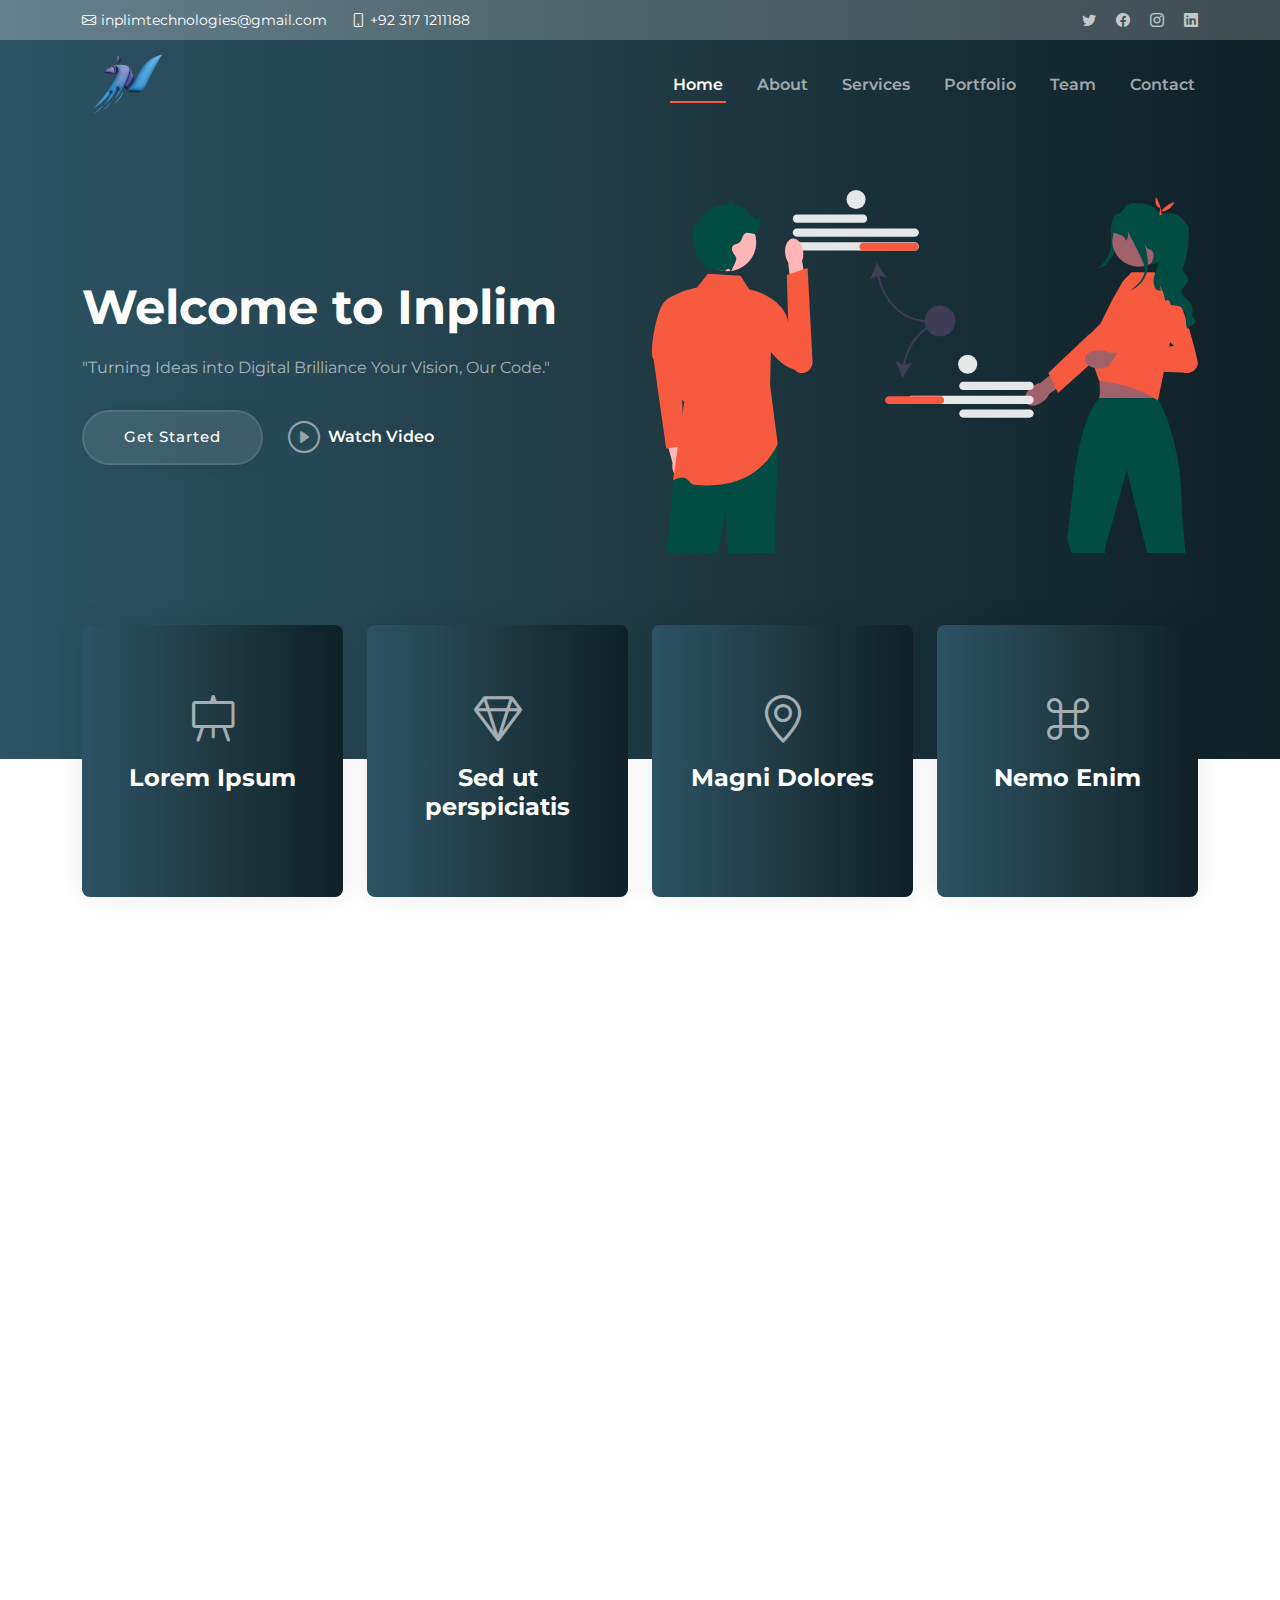
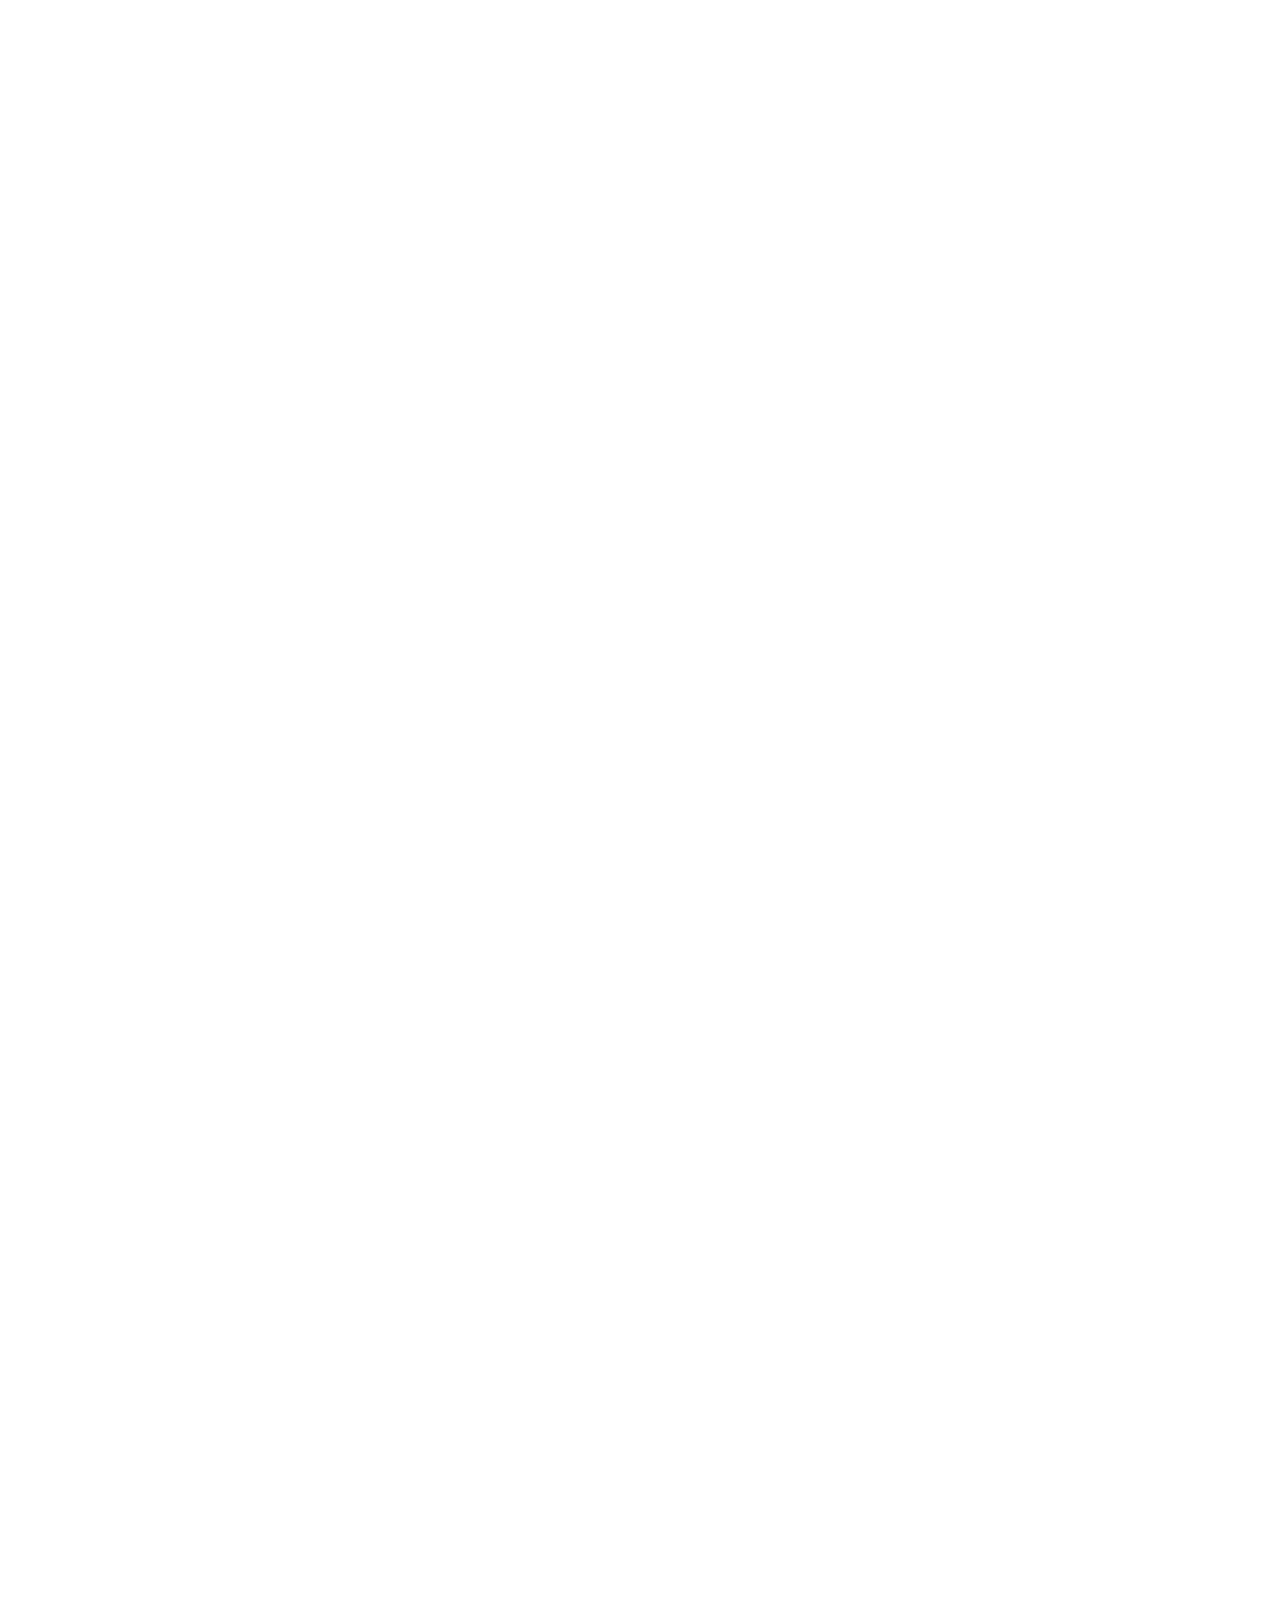
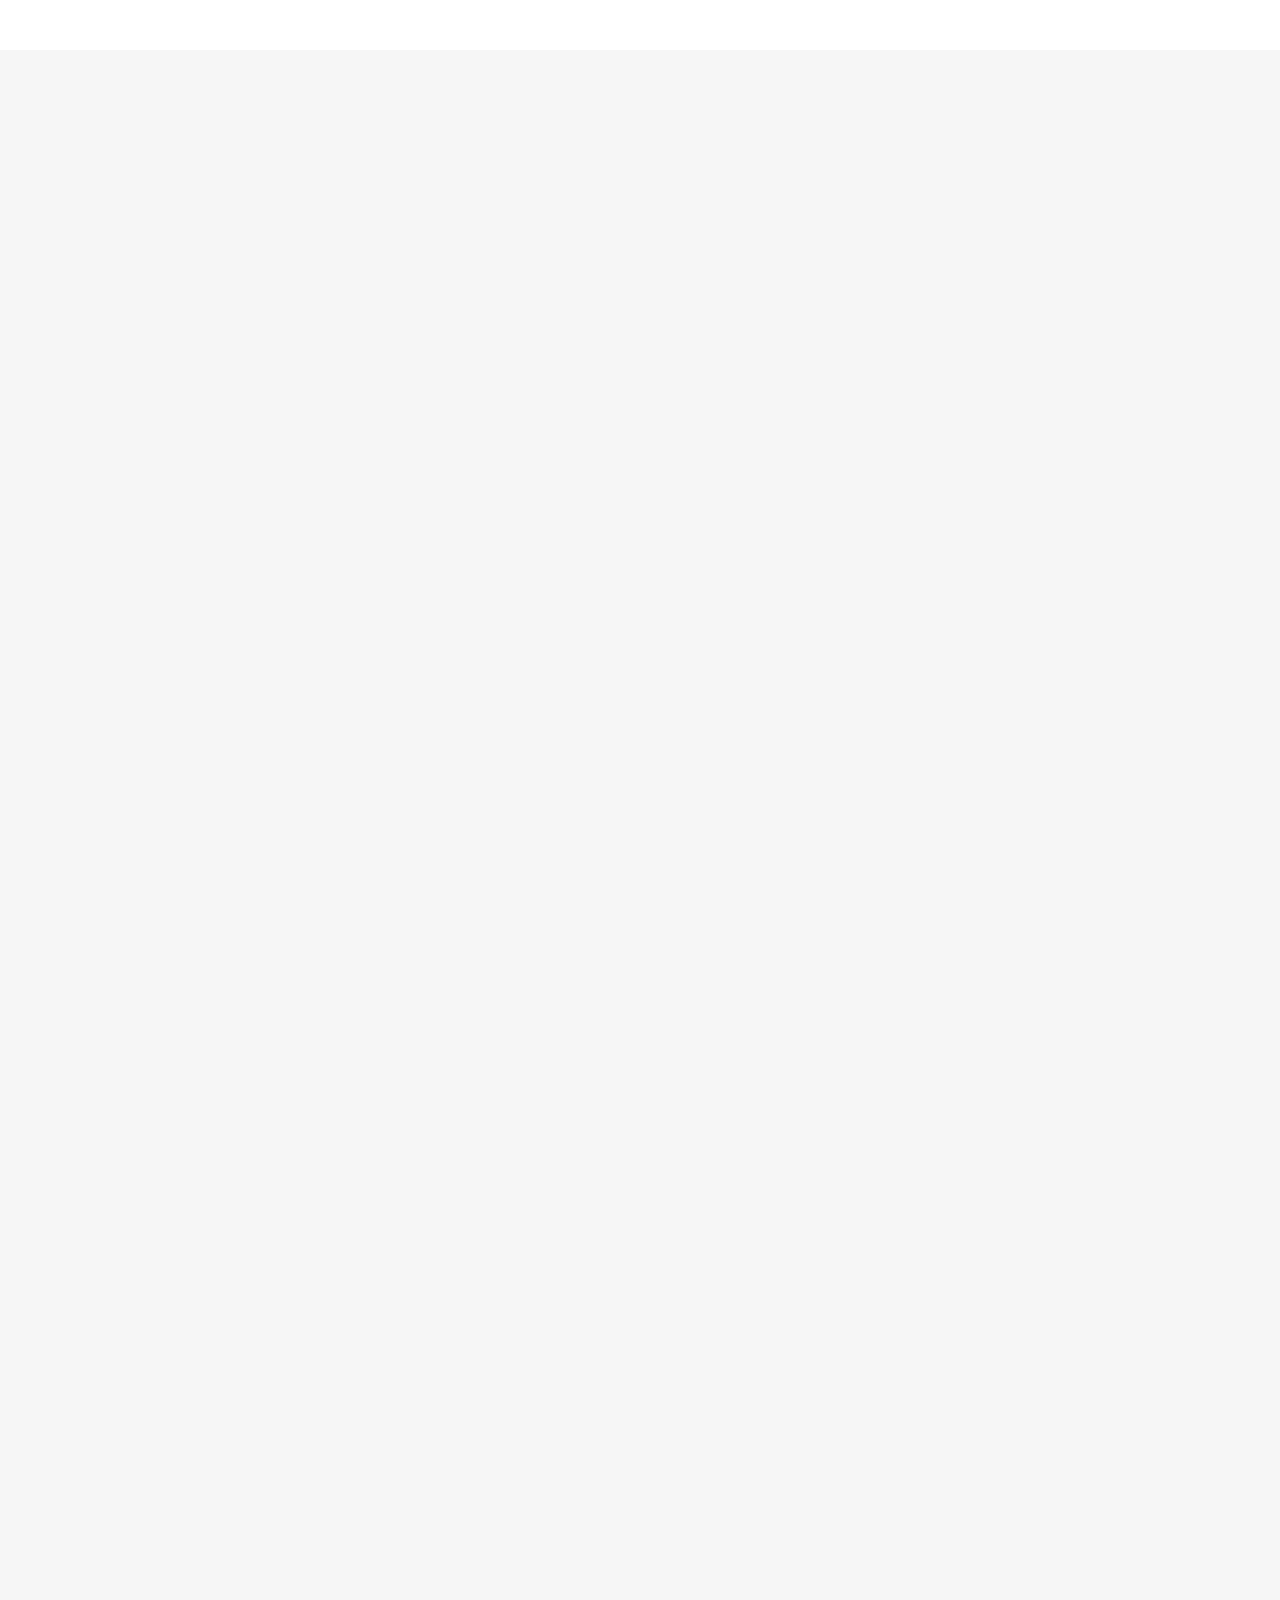
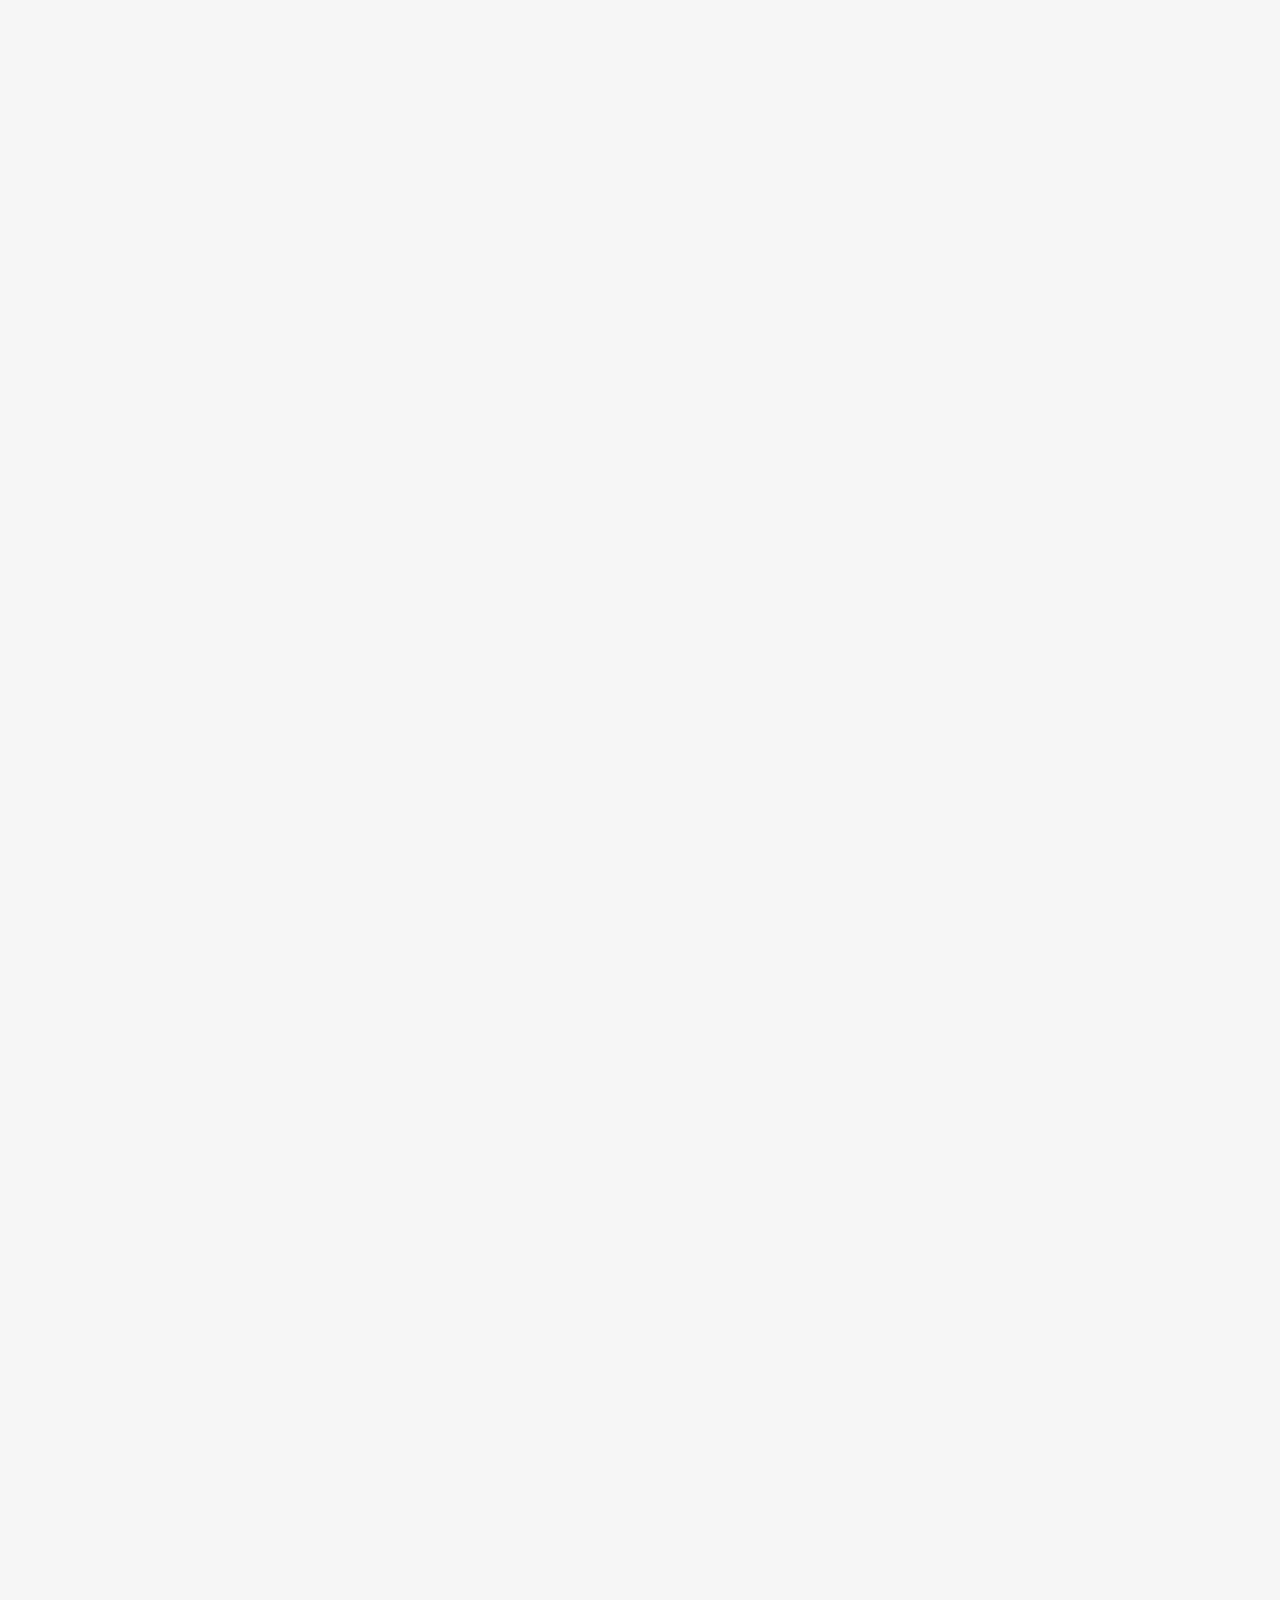
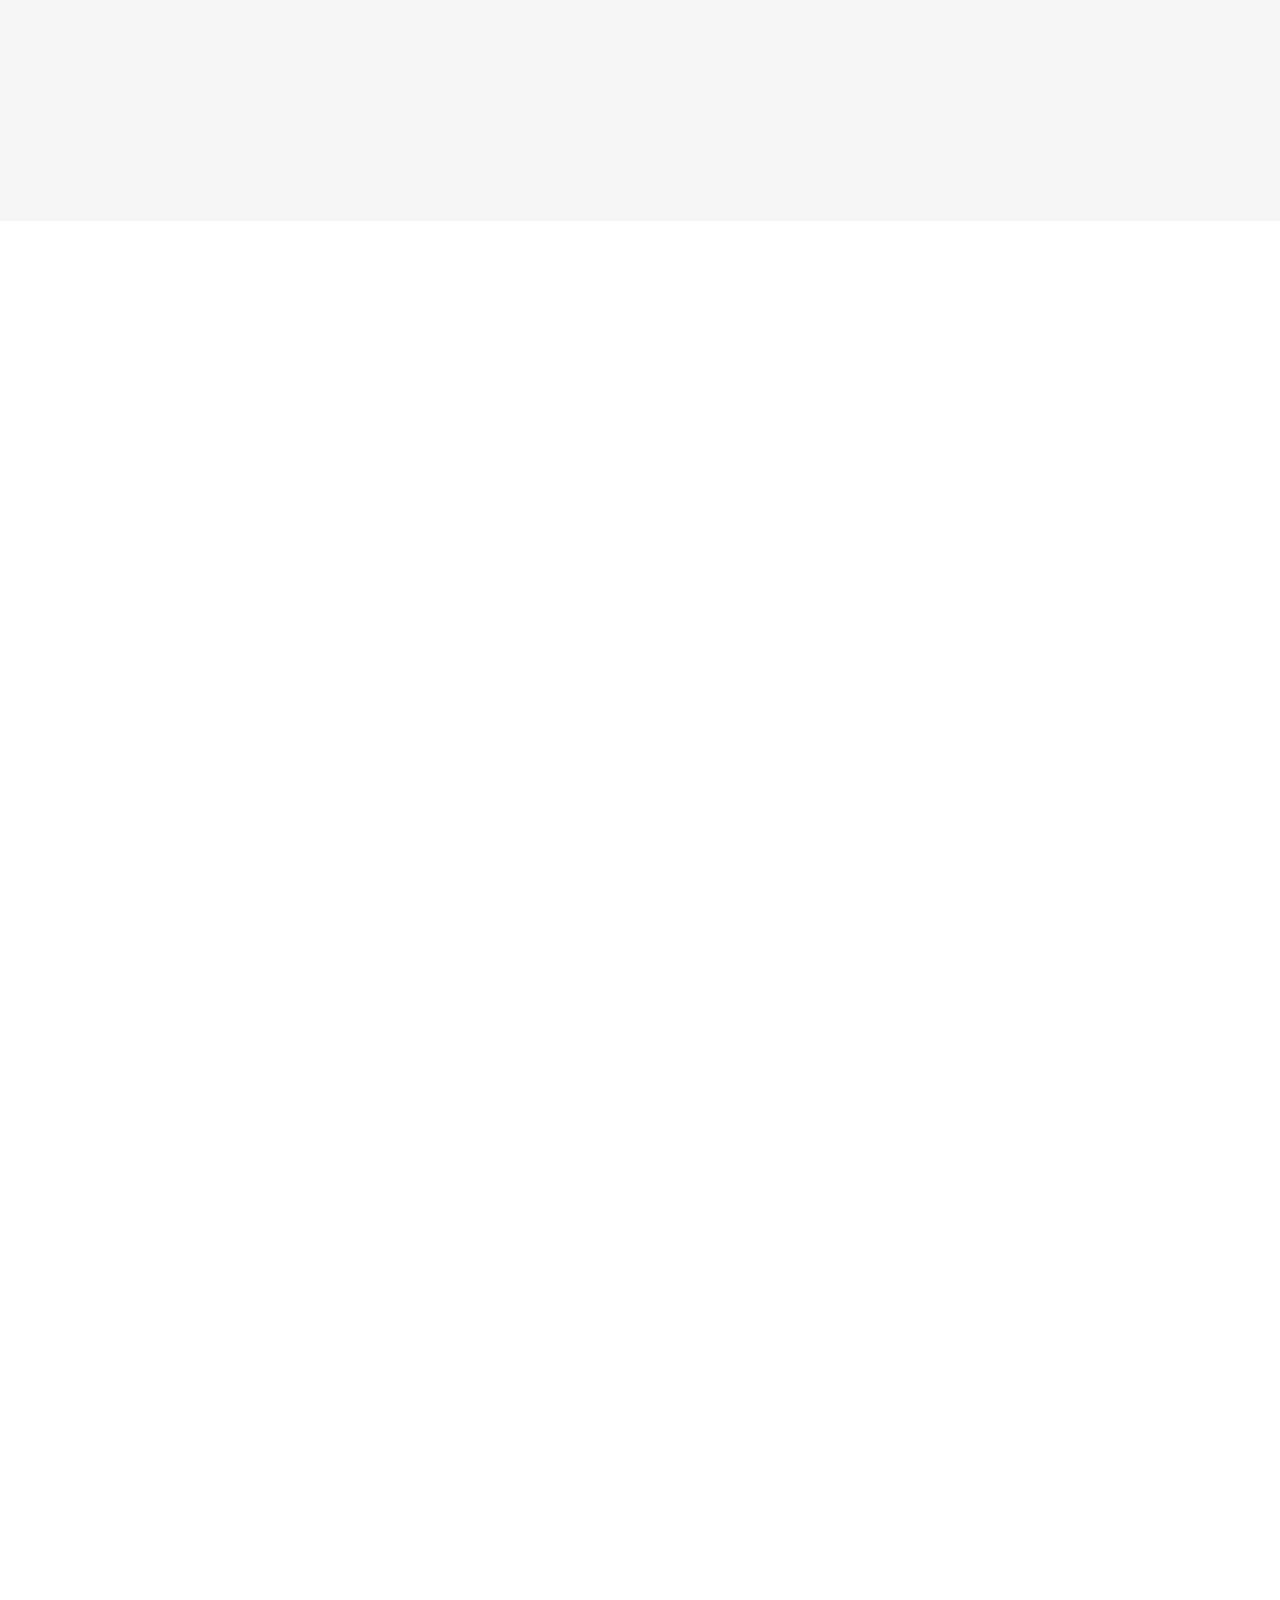
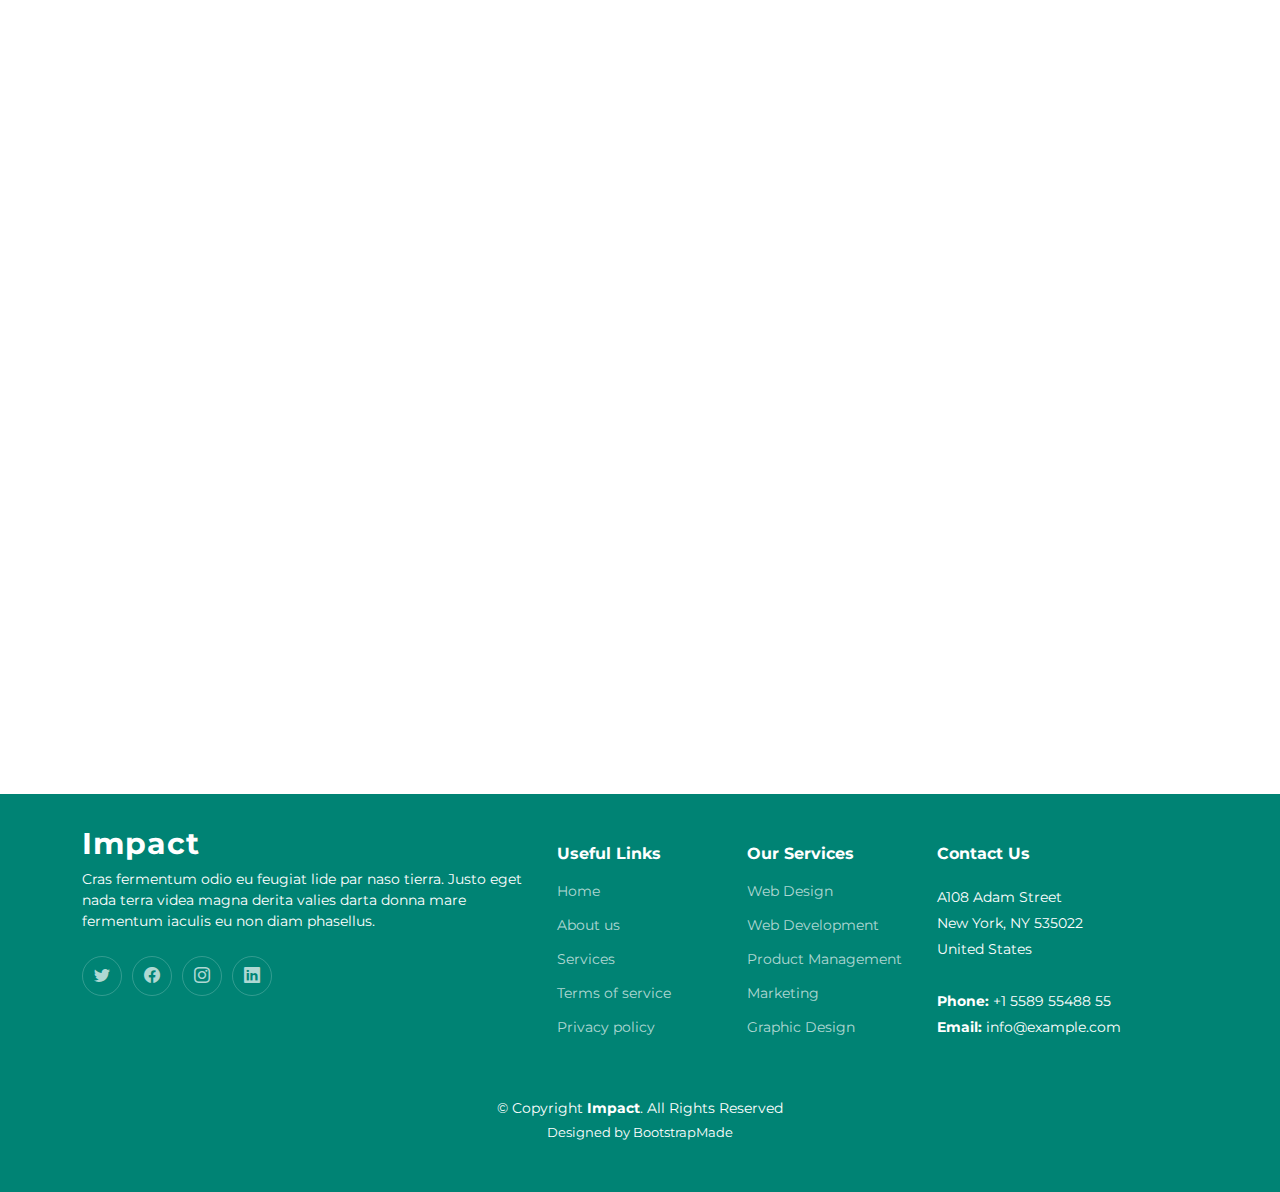
==== index.html @ 693d2966 "Company Website" ====
<!DOCTYPE html>
<html lang="en">

<head>
  <meta charset="utf-8">
  <meta content="width=device-width, initial-scale=1.0" name="viewport">

  <title>Impact Bootstrap Template - Index</title>
  <meta content="" name="description">
  <meta content="" name="keywords">

  <!-- Favicons -->
  <link href="assets/img/favicon.png" rel="icon">
  <link href="assets/img/apple-touch-icon.png" rel="apple-touch-icon">

  <!-- Google Fonts -->
  <link rel="preconnect" href="https://fonts.googleapis.com">
  <link rel="preconnect" href="https://fonts.gstatic.com" crossorigin>
  <link href="https://fonts.googleapis.com/css2?family=Montserrat:ital,wght@0,100..900;1,100..900&display=swap" rel="stylesheet">

  <!-- Vendor CSS Files -->
  <link href="assets/vendor/bootstrap/css/bootstrap.min.css" rel="stylesheet">
  <link href="assets/vendor/bootstrap-icons/bootstrap-icons.css" rel="stylesheet">
  <link href="assets/vendor/aos/aos.css" rel="stylesheet">
  <link href="assets/vendor/glightbox/css/glightbox.min.css" rel="stylesheet">
  <link href="assets/vendor/swiper/swiper-bundle.min.css" rel="stylesheet">

  <!-- Template Main CSS File -->
  <link href="assets/css/main.css" rel="stylesheet">

  <!-- =======================================================
  * Template Name: Impact
  * Updated: Jan 29 2024 with Bootstrap v5.3.2
  * Template URL: https://bootstrapmade.com/impact-bootstrap-business-website-template/
  * Author: BootstrapMade.com
  * License: https://bootstrapmade.com/license/
  ======================================================== -->
</head>

<body>

  <!-- ======= Header ======= -->
  <section id="topbar" class="topbar d-flex align-items-center">
    <div class="container d-flex justify-content-center justify-content-md-between">
      <div class="contact-info d-flex align-items-center">
        <i class="bi bi-envelope d-flex align-items-center"><a href="mailto:contact@example.com">inplimtechnologies@gmail.com</a></i>
        <i class="bi bi-phone d-flex align-items-center ms-4"><span>+92 317 1211188</span></i>
      </div>
      <div class="social-links d-none d-md-flex align-items-center">
        <a href="#" class="twitter"><i class="bi bi-twitter"></i></a>
        <a href="#" class="facebook"><i class="bi bi-facebook"></i></a>
        <a href="#" class="instagram"><i class="bi bi-instagram"></i></a>
        <a href="#" class="linkedin"><i class="bi bi-linkedin"></i></i></a>
      </div>
    </div>
  </section><!-- End Top Bar -->

  <header id="header" class="header d-flex align-items-center">
    <div class="container-fluid container-xl d-flex align-items-center justify-content-between">
      <a href="index.html" class="logo d-flex align-items-center">
        <!-- Uncomment the line below if you also wish to use an image logo -->
        <img src="assets/img/logo.png" alt="">
        <!-- <h1>iNplim</h1> -->
      </a>
      <nav id="navbar" class="navbar">
        <ul>
          <li><a href="#hero">Home</a></li>
          <li><a href="#about">About</a></li>
          <li><a href="#services">Services</a></li>
          <li><a href="#portfolio">Portfolio</a></li>
          <li><a href="#team">Team</a></li>
          <li><a href="#contact">Contact</a></li>
        </ul>
      </nav><!-- .navbar -->

      <i class="mobile-nav-toggle mobile-nav-show bi bi-list"></i>
      <i class="mobile-nav-toggle mobile-nav-hide d-none bi bi-x"></i>

    </div>
  </header><!-- End Header -->
  <!-- End Header -->

  <!-- ======= Hero Section ======= -->
  <section id="hero" class="hero">
    <div class="container position-relative">
      <div class="row gy-5" data-aos="fade-in">
        <div class="col-lg-6 order-2 order-lg-1 d-flex flex-column justify-content-center text-center text-lg-start">
          <h2>Welcome to <span>Inplim</span></h2>
          <p>"Turning Ideas into Digital Brilliance Your Vision, Our Code."
          </p>
          <div class="d-flex justify-content-center justify-content-lg-start">
            <a href="#about" class="btn-get-started">Get Started</a>
            <a href="https://www.youtube.com/watch?v=LXb3EKWsInQ" class="glightbox btn-watch-video d-flex align-items-center"><i class="bi bi-play-circle"></i><span>Watch Video</span></a>
          </div>
        </div>
        <div class="col-lg-6 order-1 order-lg-2">
          <img src="assets/img/hero-img.svg" class="img-fluid" alt="" data-aos="zoom-out" data-aos-delay="100">
        </div>
      </div>
    </div>

    <div class="icon-boxes position-relative">
      <div class="container position-relative">
        <div class="row gy-4 mt-5">

          <div class="col-xl-3 col-md-6" data-aos="fade-up" data-aos-delay="100">
            <div class="icon-box">
              <div class="icon"><i class="bi bi-easel"></i></div>
              <h4 class="title"><a href="" class="stretched-link">Lorem Ipsum</a></h4>
            </div>
          </div><!--End Icon Box -->

          <div class="col-xl-3 col-md-6" data-aos="fade-up" data-aos-delay="200">
            <div class="icon-box">
              <div class="icon"><i class="bi bi-gem"></i></div>
              <h4 class="title"><a href="" class="stretched-link">Sed ut perspiciatis</a></h4>
            </div>
          </div><!--End Icon Box -->

          <div class="col-xl-3 col-md-6" data-aos="fade-up" data-aos-delay="300">
            <div class="icon-box">
              <div class="icon"><i class="bi bi-geo-alt"></i></div>
              <h4 class="title"><a href="" class="stretched-link">Magni Dolores</a></h4>
            </div>
          </div><!--End Icon Box -->

          <div class="col-xl-3 col-md-6" data-aos="fade-up" data-aos-delay="500">
            <div class="icon-box">
              <div class="icon"><i class="bi bi-command"></i></div>
              <h4 class="title"><a href="" class="stretched-link">Nemo Enim</a></h4>
            </div>
          </div><!--End Icon Box -->

        </div>
      </div>
    </div>

    </div>
  </section>
  <!-- End Hero Section -->

  <main id="main">

    <!-- ======= About Us Section ======= -->
    <section id="about" class="about">
      <div class="container" data-aos="fade-up">

        <div class="section-header">
          <h2>ABOUT US</h2>
          <p>Inplim is a dynamic force in the world of technology, specializing in web development, mobile app development, and graphic designing services. With a team of skilled professionals who thrive on challenges, we bring your visions to life through the seamless integration of creativity and technology.</p>
        </div>

        <div class="row gy-4">
          <div class="col-lg-6">
            <h3>Web Application Development || Mobile App Development || Graphic Designing</h3>
            <img src="assets/img/web-programming-languages.png" class="img-fluid rounded-4 mb-4" alt="">
            <p><b>Web Development:</b> Our web development expertise goes beyond just creating websites – we engineer online experiences that captivate, engage, and deliver results. From responsive designs to robust e-commerce platforms, we craft digital landscapes that reflect the essence of your brand.</p>
            <p><b>Mobile App Development:</b> In the mobile-centric world, we are your partners in building applications that not only meet but exceed user expectations. Whether it's iOS or Android, our development team is committed to delivering intuitive and high-performance mobile apps that leave a lasting impression.</p>
          </div>
          <div class="col-lg-6">
            <div class="content ps-0 ps-lg-5">
              <p>
                <b>Graphic Designing:</b> Aesthetics matter, and our graphic designing services are all about making your brand visually appealing. From striking logos to eye-catching marketing materials, we infuse creativity into every design element, ensuring your brand stands out in a crowded digital space.
              </p>
              <ul>
                <li><i class="bi bi-check-circle-fill"></i> <b>Innovation Driven:</b> We thrive on innovation, constantly exploring the latest technologies to bring fresh and inventive solutions to our clients..</li>
                <li><i class="bi bi-check-circle-fill"></i> <b>Client-Centric Approach:</b> Your success is our priority. We work closely with you, understanding your goals to deliver customized solutions that align with your vision.</li>
                <li><i class="bi bi-check-circle-fill"></i> <b>Quality Assurance:</b> At Inplim, quality is non-negotiable. Our rigorous testing and quality assurance processes ensure flawless solutions that meet the highest industry standards.</li>
              </ul>
              <div class="position-relative mt-4">
                <img src="assets/img/web.jpg" class="img-fluid rounded-4" alt="">
                <!-- <a href="https://www.youtube.com/watch?v=LXb3EKWsInQ" class="glightbox play-btn"></a> -->
              </div>
            </div>
          </div>
        </div>

      </div>
    </section><!-- End About Us Section -->

    <!-- ======= Clients Section ======= -->
    <section id="clients" class="clients">
      <div class="container" data-aos="zoom-out">

        <div class="clients-slider swiper">
          <div class="swiper-wrapper align-items-center">
            <div class="swiper-slide"><img src="assets/img/clients/client-1.png" class="img-fluid" alt=""></div>
            <div class="swiper-slide"><img src="assets/img/clients/client-2.png" class="img-fluid" alt=""></div>
            <div class="swiper-slide"><img src="assets/img/clients/client-3.png" class="img-fluid" alt=""></div>
            <div class="swiper-slide"><img src="assets/img/clients/client-4.png" class="img-fluid" alt=""></div>
            <div class="swiper-slide"><img src="assets/img/clients/client-5.png" class="img-fluid" alt=""></div>
            <div class="swiper-slide"><img src="assets/img/clients/client-6.png" class="img-fluid" alt=""></div>
            <div class="swiper-slide"><img src="assets/img/clients/client-7.png" class="img-fluid" alt=""></div>
            <div class="swiper-slide"><img src="assets/img/clients/client-8.png" class="img-fluid" alt=""></div>
          </div>
        </div>

      </div>
    </section><!-- End Clients Section -->

    <!-- ======= Stats Counter Section ======= -->
    <section id="stats-counter" class="stats-counter">
      <div class="container" data-aos="fade-up">

        <div class="row gy-4 align-items-center">

          <div class="col-lg-6">
            <img src="assets/img/stats-img.svg" alt="" class="img-fluid">
          </div>

          <div class="col-lg-6">

            <div class="stats-item d-flex align-items-center">
              <span data-purecounter-start="0" data-purecounter-end="232" data-purecounter-duration="1" class="purecounter"></span>
              <p><strong>Happy Clients</strong> consequuntur quae diredo para mesta</p>
            </div><!-- End Stats Item -->

            <div class="stats-item d-flex align-items-center">
              <span data-purecounter-start="0" data-purecounter-end="521" data-purecounter-duration="1" class="purecounter"></span>
              <p><strong>Projects</strong> adipisci atque cum quia aut</p>
            </div><!-- End Stats Item -->

            <div class="stats-item d-flex align-items-center">
              <span data-purecounter-start="0" data-purecounter-end="453" data-purecounter-duration="1" class="purecounter"></span>
              <p><strong>Hours Of Support</strong> aut commodi quaerat</p>
            </div><!-- End Stats Item -->

          </div>

        </div>

      </div>
    </section><!-- End Stats Counter Section -->

    <!-- ======= Call To Action Section ======= -->
    <section id="call-to-action" class="call-to-action">
      <div class="container text-center" data-aos="zoom-out">
        <a href="https://www.youtube.com/watch?v=LXb3EKWsInQ" class="glightbox play-btn"></a>
        <h3>Call To Action</h3>
        <p> Duis aute irure dolor in reprehenderit in voluptate velit esse cillum dolore eu fugiat nulla pariatur. Excepteur sint occaecat cupidatat non proident, sunt in culpa qui officia deserunt mollit anim id est laborum.</p>
        <a class="cta-btn" href="#">Call To Action</a>
      </div>
    </section><!-- End Call To Action Section -->

    <!-- ======= Our Services Section ======= -->
    <section id="services" class="services sections-bg">
      <div class="container" data-aos="fade-up">

        <div class="section-header">
          <h2>Our Services</h2>
          <p>At Inplim, we offer a comprehensive suite of services designed to elevate your digital presence and empower your business in the ever-evolving technological landscape. Our skilled team of professionals is dedicated to delivering tailored solutions that seamlessly blend innovation, functionality, and aesthetics. Explore the core services we provide:</p>
        </div>

        <div class="row gy-4" data-aos="fade-up" data-aos-delay="100">

          <div class="col-lg-4 col-md-6">
            <div class="service-item  position-relative">
              <div class="icon">
                <i class="bi bi-activity"></i>
              </div>
              <h3>Web Development</h3>
              <p>Unleash the potential of your online presence with our expert web development services. From captivating landing pages to robust e-commerce platforms, we build responsive and user-friendly websites that leave a lasting impression.</p>
              <a href="#" class="readmore stretched-link">Read more <i class="bi bi-arrow-right"></i></a>
            </div>
          </div><!-- End Service Item -->

          <div class="col-lg-4 col-md-6">
            <div class="service-item position-relative">
              <div class="icon">
                <i class="bi bi-broadcast"></i>
              </div>
              <h3>Mobile App Development</h3>
              <p>Navigate the mobile landscape with confidence by partnering with Inplim for cutting-edge mobile app development. Whether you're targeting iOS or Android users, our team crafts intuitive, high-performance apps that stand out in the crowded app marketplace.</p>
              <a href="#" class="readmore stretched-link">Read more <i class="bi bi-arrow-right"></i></a>
            </div>
          </div><!-- End Service Item -->

          <div class="col-lg-4 col-md-6">
            <div class="service-item position-relative">
              <div class="icon">
                <i class="bi bi-easel"></i>
              </div>
              <h3>Graphic Designing</h3>
              <p>Make a visual impact with our graphic designing services. Our creative team brings your brand to life through compelling visuals, including logo design, marketing materials, and other graphical elements that resonate with your audience.</p>
              <a href="#" class="readmore stretched-link">Read more <i class="bi bi-arrow-right"></i></a>
            </div>
          </div><!-- End Service Item -->

          <div class="col-lg-4 col-md-6">
            <div class="service-item position-relative">
              <div class="icon">
                <i class="bi bi-bounding-box-circles"></i>
              </div>
              <h3>Custom Software Solutions</h3>
              <p>Tailored to meet your unique business needs, our custom software solutions streamline processes, enhance efficiency, and provide scalable solutions that grow with your organization.</p>
              <a href="#" class="readmore stretched-link">Read more <i class="bi bi-arrow-right"></i></a>
            </div>
          </div><!-- End Service Item -->

          <div class="col-lg-4 col-md-6">
            <div class="service-item position-relative">
              <div class="icon">
                <i class="bi bi-calendar4-week"></i>
              </div>
              <h3>E-Commerce Solutions</h3>
              <p>Take your online business to new heights with our e-commerce solutions. We create secure, feature-rich platforms that not only showcase your products but also provide a seamless shopping experience for your customers.</p>
              <a href="#" class="readmore stretched-link">Read more <i class="bi bi-arrow-right"></i></a>
            </div>
          </div><!-- End Service Item -->

          <div class="col-lg-4 col-md-6">
            <div class="service-item position-relative">
              <div class="icon">
                <i class="bi bi-chat-square-text"></i>
              </div>
              <h3>UI/UX Design</h3>
              <p>Elevate user experiences with our UI/UX design expertise. We prioritize user-centric design, ensuring that every interaction with your digital platforms is intuitive, engaging, and aligned with your brand identity.</p>
              <a href="#" class="readmore stretched-link">Read more <i class="bi bi-arrow-right"></i></a>
            </div>
          </div><!-- End Service Item -->

        </div>

      </div>
    </section><!-- End Our Services Section -->

    <!-- ======= Portfolio Section ======= -->
    <section id="portfolio" class="portfolio sections-bg">
      <div class="container" data-aos="fade-up">

        <div class="section-header">
          <h2>Portfolio</h2>
          <p>In our extensive portfolio at Inplim, each project is a testament to our commitment to excellence and innovation. From transforming unique ideas into captivating websites to developing intuitive mobile applications that redefine user experiences, our diverse range of projects showcases the depth and breadth of our technical expertise. With a keen eye for design, unwavering dedication to quality, and a passion for pushing technological boundaries, we take pride in delivering solutions that not only meet but exceed our clients' expectations. Explore our portfolio, and witness firsthand the seamless integration of creativity and cutting-edge technology that defines Inplim's digital footprint.</p>
        </div>

        <div class="portfolio-isotope" data-portfolio-filter="*" data-portfolio-layout="masonry" data-portfolio-sort="original-order" data-aos="fade-up" data-aos-delay="100">

          <div>
            <ul class="portfolio-flters">
              <li data-filter="*" class="filter-active">All</li>
              <li data-filter=".filter-app">Web App</li>
              <li data-filter=".filter-product">Mobile App</li>
              <li data-filter=".filter-branding">Graphic Design</li>
            </ul><!-- End Portfolio Filters -->
          </div>

          <div class="row gy-4 portfolio-container">

            <div class="col-xl-4 col-md-6 portfolio-item filter-app">
              <div class="portfolio-wrap">
                <a href="assets/img/portfolio/app-1.jpg" data-gallery="portfolio-gallery-app" class="glightbox"><img src="assets/img/portfolio/app-1.jpg" class="img-fluid" alt=""></a>
                <div class="portfolio-info">
                  <h4><a href="portfolio-details.html" title="More Details">App 1</a></h4>
                  <p>Lorem ipsum, dolor sit amet consectetur</p>
                </div>
              </div>
            </div><!-- End Portfolio Item -->

            <div class="col-xl-4 col-md-6 portfolio-item filter-product">
              <div class="portfolio-wrap">
                <a href="assets/img/portfolio/product-1.jpg" data-gallery="portfolio-gallery-app" class="glightbox"><img src="assets/img/portfolio/product-1.jpg" class="img-fluid" alt=""></a>
                <div class="portfolio-info">
                  <h4><a href="portfolio-details.html" title="More Details">Product 1</a></h4>
                  <p>Lorem ipsum, dolor sit amet consectetur</p>
                </div>
              </div>
            </div><!-- End Portfolio Item -->

            <div class="col-xl-4 col-md-6 portfolio-item filter-branding">
              <div class="portfolio-wrap">
                <a href="assets/img/portfolio/branding-1.jpg" data-gallery="portfolio-gallery-app" class="glightbox"><img src="assets/img/portfolio/branding-1.jpg" class="img-fluid" alt=""></a>
                <div class="portfolio-info">
                  <h4><a href="portfolio-details.html" title="More Details">Branding 1</a></h4>
                  <p>Lorem ipsum, dolor sit amet consectetur</p>
                </div>
              </div>
            </div><!-- End Portfolio Item -->

            <div class="col-xl-4 col-md-6 portfolio-item filter-books">
              <div class="portfolio-wrap">
                <a href="assets/img/portfolio/books-1.jpg" data-gallery="portfolio-gallery-app" class="glightbox"><img src="assets/img/portfolio/books-1.jpg" class="img-fluid" alt=""></a>
                <div class="portfolio-info">
                  <h4><a href="portfolio-details.html" title="More Details">Books 1</a></h4>
                  <p>Lorem ipsum, dolor sit amet consectetur</p>
                </div>
              </div>
            </div><!-- End Portfolio Item -->

            <div class="col-xl-4 col-md-6 portfolio-item filter-app">
              <div class="portfolio-wrap">
                <a href="assets/img/portfolio/app-2.jpg" data-gallery="portfolio-gallery-app" class="glightbox"><img src="assets/img/portfolio/app-2.jpg" class="img-fluid" alt=""></a>
                <div class="portfolio-info">
                  <h4><a href="portfolio-details.html" title="More Details">App 2</a></h4>
                  <p>Lorem ipsum, dolor sit amet consectetur</p>
                </div>
              </div>
            </div><!-- End Portfolio Item -->

            <div class="col-xl-4 col-md-6 portfolio-item filter-product">
              <div class="portfolio-wrap">
                <a href="assets/img/portfolio/product-2.jpg" data-gallery="portfolio-gallery-app" class="glightbox"><img src="assets/img/portfolio/product-2.jpg" class="img-fluid" alt=""></a>
                <div class="portfolio-info">
                  <h4><a href="portfolio-details.html" title="More Details">Product 2</a></h4>
                  <p>Lorem ipsum, dolor sit amet consectetur</p>
                </div>
              </div>
            </div><!-- End Portfolio Item -->

            <div class="col-xl-4 col-md-6 portfolio-item filter-branding">
              <div class="portfolio-wrap">
                <a href="assets/img/portfolio/branding-2.jpg" data-gallery="portfolio-gallery-app" class="glightbox"><img src="assets/img/portfolio/branding-2.jpg" class="img-fluid" alt=""></a>
                <div class="portfolio-info">
                  <h4><a href="portfolio-details.html" title="More Details">Branding 2</a></h4>
                  <p>Lorem ipsum, dolor sit amet consectetur</p>
                </div>
              </div>
            </div><!-- End Portfolio Item -->

            <div class="col-xl-4 col-md-6 portfolio-item filter-books">
              <div class="portfolio-wrap">
                <a href="assets/img/portfolio/books-2.jpg" data-gallery="portfolio-gallery-app" class="glightbox"><img src="assets/img/portfolio/books-2.jpg" class="img-fluid" alt=""></a>
                <div class="portfolio-info">
                  <h4><a href="portfolio-details.html" title="More Details">Books 2</a></h4>
                  <p>Lorem ipsum, dolor sit amet consectetur</p>
                </div>
              </div>
            </div><!-- End Portfolio Item -->

            <div class="col-xl-4 col-md-6 portfolio-item filter-app">
              <div class="portfolio-wrap">
                <a href="assets/img/portfolio/app-3.jpg" data-gallery="portfolio-gallery-app" class="glightbox"><img src="assets/img/portfolio/app-3.jpg" class="img-fluid" alt=""></a>
                <div class="portfolio-info">
                  <h4><a href="portfolio-details.html" title="More Details">App 3</a></h4>
                  <p>Lorem ipsum, dolor sit amet consectetur</p>
                </div>
              </div>
            </div><!-- End Portfolio Item -->

            <div class="col-xl-4 col-md-6 portfolio-item filter-product">
              <div class="portfolio-wrap">
                <a href="assets/img/portfolio/product-3.jpg" data-gallery="portfolio-gallery-app" class="glightbox"><img src="assets/img/portfolio/product-3.jpg" class="img-fluid" alt=""></a>
                <div class="portfolio-info">
                  <h4><a href="portfolio-details.html" title="More Details">Product 3</a></h4>
                  <p>Lorem ipsum, dolor sit amet consectetur</p>
                </div>
              </div>
            </div><!-- End Portfolio Item -->

            <div class="col-xl-4 col-md-6 portfolio-item filter-branding">
              <div class="portfolio-wrap">
                <a href="assets/img/portfolio/branding-3.jpg" data-gallery="portfolio-gallery-app" class="glightbox"><img src="assets/img/portfolio/branding-3.jpg" class="img-fluid" alt=""></a>
                <div class="portfolio-info">
                  <h4><a href="portfolio-details.html" title="More Details">Branding 3</a></h4>
                  <p>Lorem ipsum, dolor sit amet consectetur</p>
                </div>
              </div>
            </div><!-- End Portfolio Item -->

            <div class="col-xl-4 col-md-6 portfolio-item filter-books">
              <div class="portfolio-wrap">
                <a href="assets/img/portfolio/books-3.jpg" data-gallery="portfolio-gallery-app" class="glightbox"><img src="assets/img/portfolio/books-3.jpg" class="img-fluid" alt=""></a>
                <div class="portfolio-info">
                  <h4><a href="portfolio-details.html" title="More Details">Books 3</a></h4>
                  <p>Lorem ipsum, dolor sit amet consectetur</p>
                </div>
              </div>
            </div><!-- End Portfolio Item -->

          </div><!-- End Portfolio Container -->

        </div>

      </div>
    </section><!-- End Portfolio Section -->

    <!-- ======= Our Team Section ======= -->
    <section id="team" class="team">
      <div class="container" data-aos="fade-up">

        <div class="section-header">
          <h2>Our Team</h2>
          <p>At Inplim, our strength lies in the diversity and expertise of our dedicated team. Comprising seasoned professionals and creative minds, we foster a collaborative environment where innovation thrives. Our developers, designers, and strategists are united by a shared passion for technology and a commitment to delivering exceptional results. With a wealth of experience across various domains, our team brings a unique blend of skills to every project, ensuring a holistic approach to problem-solving. We believe in the power of collaboration, continuous learning, and a collective drive to stay at the forefront of industry trends. Meet the individuals behind Inplim, where each team member contributes their skills and enthusiasm to turn challenges into opportunities and ideas into impactful digital solutions.</p>
        </div>

        <div class="row gy-4">

          <div class="col-xl-3 col-md-6 d-flex" data-aos="fade-up" data-aos-delay="100">
            <div class="member">
              <img src="assets/img/team/team-1.jpg" class="img-fluid" alt="">
              <h4>Walter White</h4>
              <span>Web Development</span>
              <div class="social">
                <a href=""><i class="bi bi-twitter"></i></a>
                <a href=""><i class="bi bi-facebook"></i></a>
                <a href=""><i class="bi bi-instagram"></i></a>
                <a href=""><i class="bi bi-linkedin"></i></a>
              </div>
            </div>
          </div><!-- End Team Member -->

          <div class="col-xl-3 col-md-6 d-flex" data-aos="fade-up" data-aos-delay="200">
            <div class="member">
              <img src="assets/img/team/team-2.jpg" class="img-fluid" alt="">
              <h4>Sarah Jhinson</h4>
              <span>Marketing</span>
              <div class="social">
                <a href=""><i class="bi bi-twitter"></i></a>
                <a href=""><i class="bi bi-facebook"></i></a>
                <a href=""><i class="bi bi-instagram"></i></a>
                <a href=""><i class="bi bi-linkedin"></i></a>
              </div>
            </div>
          </div><!-- End Team Member -->

          <div class="col-xl-3 col-md-6 d-flex" data-aos="fade-up" data-aos-delay="300">
            <div class="member">
              <img src="assets/img/team/team-3.jpg" class="img-fluid" alt="">
              <h4>William Anderson</h4>
              <span>Content</span>
              <div class="social">
                <a href=""><i class="bi bi-twitter"></i></a>
                <a href=""><i class="bi bi-facebook"></i></a>
                <a href=""><i class="bi bi-instagram"></i></a>
                <a href=""><i class="bi bi-linkedin"></i></a>
              </div>
            </div>
          </div><!-- End Team Member -->

          <div class="col-xl-3 col-md-6 d-flex" data-aos="fade-up" data-aos-delay="400">
            <div class="member">
              <img src="assets/img/team/team-4.jpg" class="img-fluid" alt="">
              <h4>Amanda Jepson</h4>
              <span>Accountant</span>
              <div class="social">
                <a href=""><i class="bi bi-twitter"></i></a>
                <a href=""><i class="bi bi-facebook"></i></a>
                <a href=""><i class="bi bi-instagram"></i></a>
                <a href=""><i class="bi bi-linkedin"></i></a>
              </div>
            </div>
          </div><!-- End Team Member -->

        </div>

      </div>
    </section><!-- End Our Team Section -->

    <!-- ======= Frequently Asked Questions Section ======= -->
    <section id="faq" class="faq">
      <div class="container" data-aos="fade-up">

        <div class="row gy-4">

          <div class="col-lg-4">
            <div class="content px-xl-5">
              <h3>Frequently Asked <strong>Questions</strong></h3>
              <p>
                Curious about our services, processes, or how we can bring your vision to life? Explore our FAQs for quick insights. From project timelines to customization options, we've compiled answers to common queries to provide you with the information you need. Still have questions? Reach out to our friendly team, and we'll be delighted to assist you on your journey to digital excellence.
              </p>
            </div>
          </div>

          <div class="col-lg-8">

            <div class="accordion accordion-flush" id="faqlist" data-aos="fade-up" data-aos-delay="100">

              <div class="accordion-item">
                <h3 class="accordion-header">
                  <button class="accordion-button collapsed" type="button" data-bs-toggle="collapse" data-bs-target="#faq-content-1">
                    <span class="num">1.</span>
                    What services does Inplim offer?
                  </button>
                </h3>
                <div id="faq-content-1" class="accordion-collapse collapse" data-bs-parent="#faqlist">
                  <div class="accordion-body">
                    Inplim specializes in web development, mobile app development, graphic designing, UI/UX design, custom software solutions, e-commerce development, and digital consultancy.
                  </div>
                </div>
              </div><!-- # Faq item-->

              <div class="accordion-item">
                <h3 class="accordion-header">
                  <button class="accordion-button collapsed" type="button" data-bs-toggle="collapse" data-bs-target="#faq-content-2">
                    <span class="num">2.</span>
                    How does Inplim ensure the quality of its digital solutions?
                  </button>
                </h3>
                <div id="faq-content-2" class="accordion-collapse collapse" data-bs-parent="#faqlist">
                  <div class="accordion-body">
                    Quality assurance is paramount at Inplim. We implement rigorous testing methodologies, including functional testing and security assessments, to deliver flawless and reliable applications.
                  </div>
                </div>
              </div><!-- # Faq item-->

              <div class="accordion-item">
                <h3 class="accordion-header">
                  <button class="accordion-button collapsed" type="button" data-bs-toggle="collapse" data-bs-target="#faq-content-3">
                    <span class="num">3.</span>
                    Can Inplim handle projects for both startups and established businesses?
                  </button>
                </h3>
                <div id="faq-content-3" class="accordion-collapse collapse" data-bs-parent="#faqlist">
                  <div class="accordion-body">
                    Absolutely! Inplim is versatile and caters to a wide range of clients, from startups looking to establish a digital presence to established businesses seeking to enhance their online footprint.
                  </div>
                </div>
              </div><!-- # Faq item-->

              <div class="accordion-item">
                <h3 class="accordion-header">
                  <button class="accordion-button collapsed" type="button" data-bs-toggle="collapse" data-bs-target="#faq-content-4">
                    <span class="num">4.</span>
                    How does Inplim approach user experience in its designs?
                  </button>
                </h3>
                <div id="faq-content-4" class="accordion-collapse collapse" data-bs-parent="#faqlist">
                  <div class="accordion-body">
                    Inplim prioritizes user-centric design in all projects. Our UI/UX design team ensures that interactions are intuitive, engaging, and aligned with the unique identity and goals of our clients.
                  </div>
                </div>
              </div><!-- # Faq item-->

              <div class="accordion-item">
                <h3 class="accordion-header">
                  <button class="accordion-button collapsed" type="button" data-bs-toggle="collapse" data-bs-target="#faq-content-5">
                    <span class="num">5.</span>
                    Is Inplim open to customization based on specific business requirements?
                  </button>
                </h3>
                <div id="faq-content-5" class="accordion-collapse collapse" data-bs-parent="#faqlist">
                  <div class="accordion-body">
                    Yes, customization is a core principle at Inplim. We understand that each business has unique needs, and our team is dedicated to tailoring solutions that align perfectly with your specific requirements and objectives.
                  </div>
                </div>
              </div><!-- # Faq item-->

            </div>

          </div>
        </div>

      </div>
    </section><!-- End Frequently Asked Questions Section -->

    <!-- ======= Contact Section ======= -->
    <section id="contact" class="contact">
      <div class="container" data-aos="fade-up">

        <div class="section-header">
          <h2>Contact</h2>
          <p>Ready to embark on a transformative journey with Inplim? Whether you have a project in mind, need more information about our services, or just want to connect with our team, we're here for you. Feel free to reach out through the contact form below, and we'll respond promptly. Your ideas and aspirations are important to us, and we look forward to discussing how Inplim can be your partner in achieving digital excellence. Let's collaborate and turn your vision into reality!</p>
        </div>

        <div class="row gx-lg-0 gy-4">

          <div class="col-lg-4">

            <div class="info-container d-flex flex-column align-items-center justify-content-center">
              <div class="info-item d-flex">
                <i class="bi bi-geo-alt flex-shrink-0"></i>
                <div>
                  <h4>Location:</h4>
                  <p>IT Office, MC Quetta</p>
                </div>
              </div><!-- End Info Item -->

              <div class="info-item d-flex">
                <i class="bi bi-envelope flex-shrink-0"></i>
                <div>
                  <h4>Email:</h4>
                  <p>inplimtechnologies@gmail.com</p>
                </div>
              </div><!-- End Info Item -->

              <div class="info-item d-flex">
                <i class="bi bi-phone flex-shrink-0"></i>
                <div>
                  <h4>Call:</h4>
                  <p>+92 317 1211188</p>
                </div>
              </div><!-- End Info Item -->

              <div class="info-item d-flex">
                <i class="bi bi-clock flex-shrink-0"></i>
                <div>
                  <h4>Open Hours:</h4>
                  <p>Mon-Sat: 10AM - 07PM</p>
                </div>
              </div><!-- End Info Item -->
            </div>

          </div>

          <div class="col-lg-8">
            <form action="forms/contact.php" method="post" role="form" class="php-email-form">
              <div class="row">
                <div class="col-md-6 form-group">
                  <input type="text" name="name" class="form-control" id="name" placeholder="Your Name" required>
                </div>
                <div class="col-md-6 form-group mt-3 mt-md-0">
                  <input type="email" class="form-control" name="email" id="email" placeholder="Your Email" required>
                </div>
              </div>
              <div class="form-group mt-3">
                <input type="text" class="form-control" name="subject" id="subject" placeholder="Subject" required>
              </div>
              <div class="form-group mt-3">
                <textarea class="form-control" name="message" rows="7" placeholder="Message" required></textarea>
              </div>
              <div class="my-3">
                <div class="loading">Loading</div>
                <div class="error-message"></div>
                <div class="sent-message">Your message has been sent. Thank you!</div>
              </div>
              <div class="text-center"><button type="submit">Send Message</button></div>
            </form>
          </div><!-- End Contact Form -->

        </div>

      </div>
    </section><!-- End Contact Section -->

  </main><!-- End #main -->

  <!-- ======= Footer ======= -->
  <footer id="footer" class="footer">

    <div class="container">
      <div class="row gy-4">
        <div class="col-lg-5 col-md-12 footer-info">
          <a href="index.html" class="logo d-flex align-items-center">
            <span>Impact</span>
          </a>
          <p>Cras fermentum odio eu feugiat lide par naso tierra. Justo eget nada terra videa magna derita valies darta donna mare fermentum iaculis eu non diam phasellus.</p>
          <div class="social-links d-flex mt-4">
            <a href="#" class="twitter"><i class="bi bi-twitter"></i></a>
            <a href="#" class="facebook"><i class="bi bi-facebook"></i></a>
            <a href="#" class="instagram"><i class="bi bi-instagram"></i></a>
            <a href="#" class="linkedin"><i class="bi bi-linkedin"></i></a>
          </div>
        </div>

        <div class="col-lg-2 col-6 footer-links">
          <h4>Useful Links</h4>
          <ul>
            <li><a href="#">Home</a></li>
            <li><a href="#">About us</a></li>
            <li><a href="#">Services</a></li>
            <li><a href="#">Terms of service</a></li>
            <li><a href="#">Privacy policy</a></li>
          </ul>
        </div>

        <div class="col-lg-2 col-6 footer-links">
          <h4>Our Services</h4>
          <ul>
            <li><a href="#">Web Design</a></li>
            <li><a href="#">Web Development</a></li>
            <li><a href="#">Product Management</a></li>
            <li><a href="#">Marketing</a></li>
            <li><a href="#">Graphic Design</a></li>
          </ul>
        </div>

        <div class="col-lg-3 col-md-12 footer-contact text-center text-md-start">
          <h4>Contact Us</h4>
          <p>
            A108 Adam Street <br>
            New York, NY 535022<br>
            United States <br><br>
            <strong>Phone:</strong> +1 5589 55488 55<br>
            <strong>Email:</strong> info@example.com<br>
          </p>

        </div>

      </div>
    </div>

    <div class="container mt-4">
      <div class="copyright">
        &copy; Copyright <strong><span>Impact</span></strong>. All Rights Reserved
      </div>
      <div class="credits">
        <!-- All the links in the footer should remain intact. -->
        <!-- You can delete the links only if you purchased the pro version. -->
        <!-- Licensing information: https://bootstrapmade.com/license/ -->
        <!-- Purchase the pro version with working PHP/AJAX contact form: https://bootstrapmade.com/impact-bootstrap-business-website-template/ -->
        Designed by <a href="https://bootstrapmade.com/">BootstrapMade</a>
      </div>
    </div>

  </footer><!-- End Footer -->
  <!-- End Footer -->

  <a href="#" class="scroll-top d-flex align-items-center justify-content-center"><i class="bi bi-arrow-up-short"></i></a>

  <div id="preloader"></div>

  <!-- Vendor JS Files -->
  <script src="assets/vendor/bootstrap/js/bootstrap.bundle.min.js"></script>
  <script src="assets/vendor/aos/aos.js"></script>
  <script src="assets/vendor/glightbox/js/glightbox.min.js"></script>
  <script src="assets/vendor/purecounter/purecounter_vanilla.js"></script>
  <script src="assets/vendor/swiper/swiper-bundle.min.js"></script>
  <script src="assets/vendor/isotope-layout/isotope.pkgd.min.js"></script>
  <script src="assets/vendor/php-email-form/validate.js"></script>

  <!-- Template Main JS File -->
  <script src="assets/js/main.js"></script>

</body>

</html>
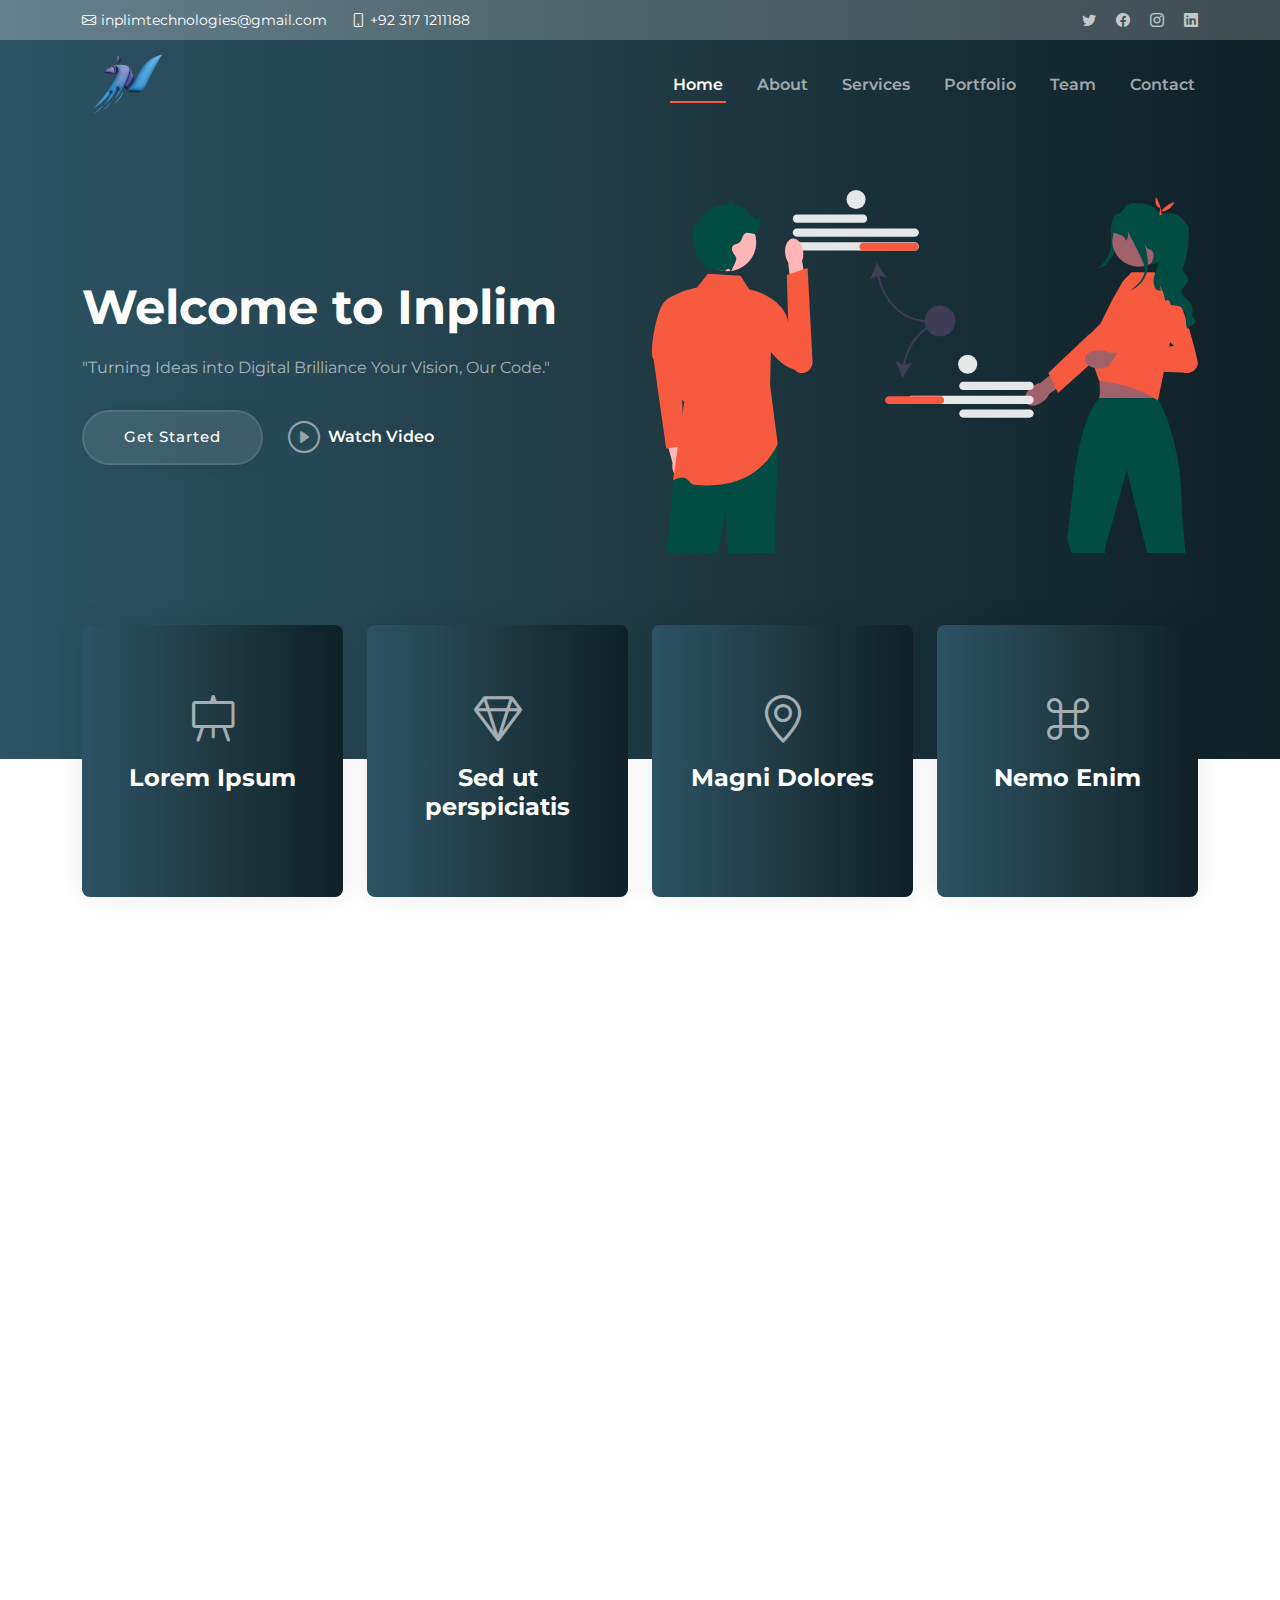
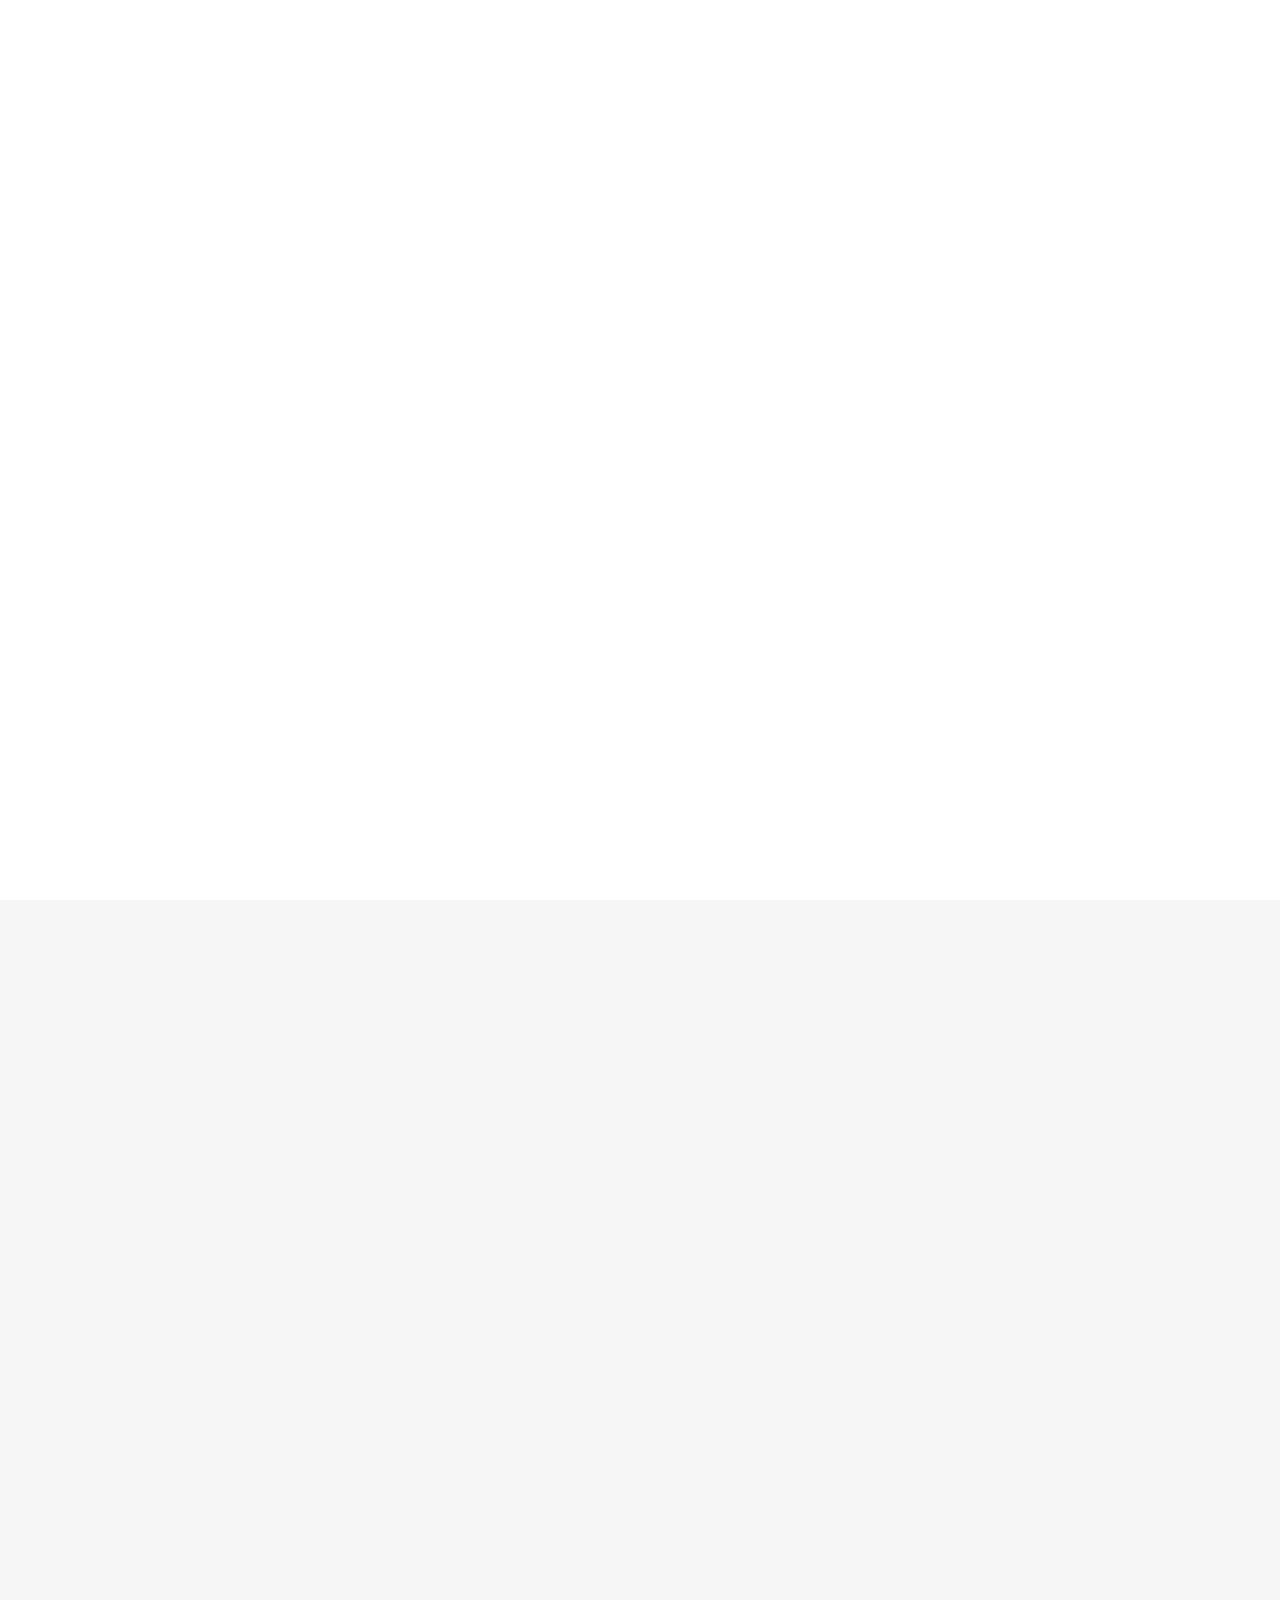
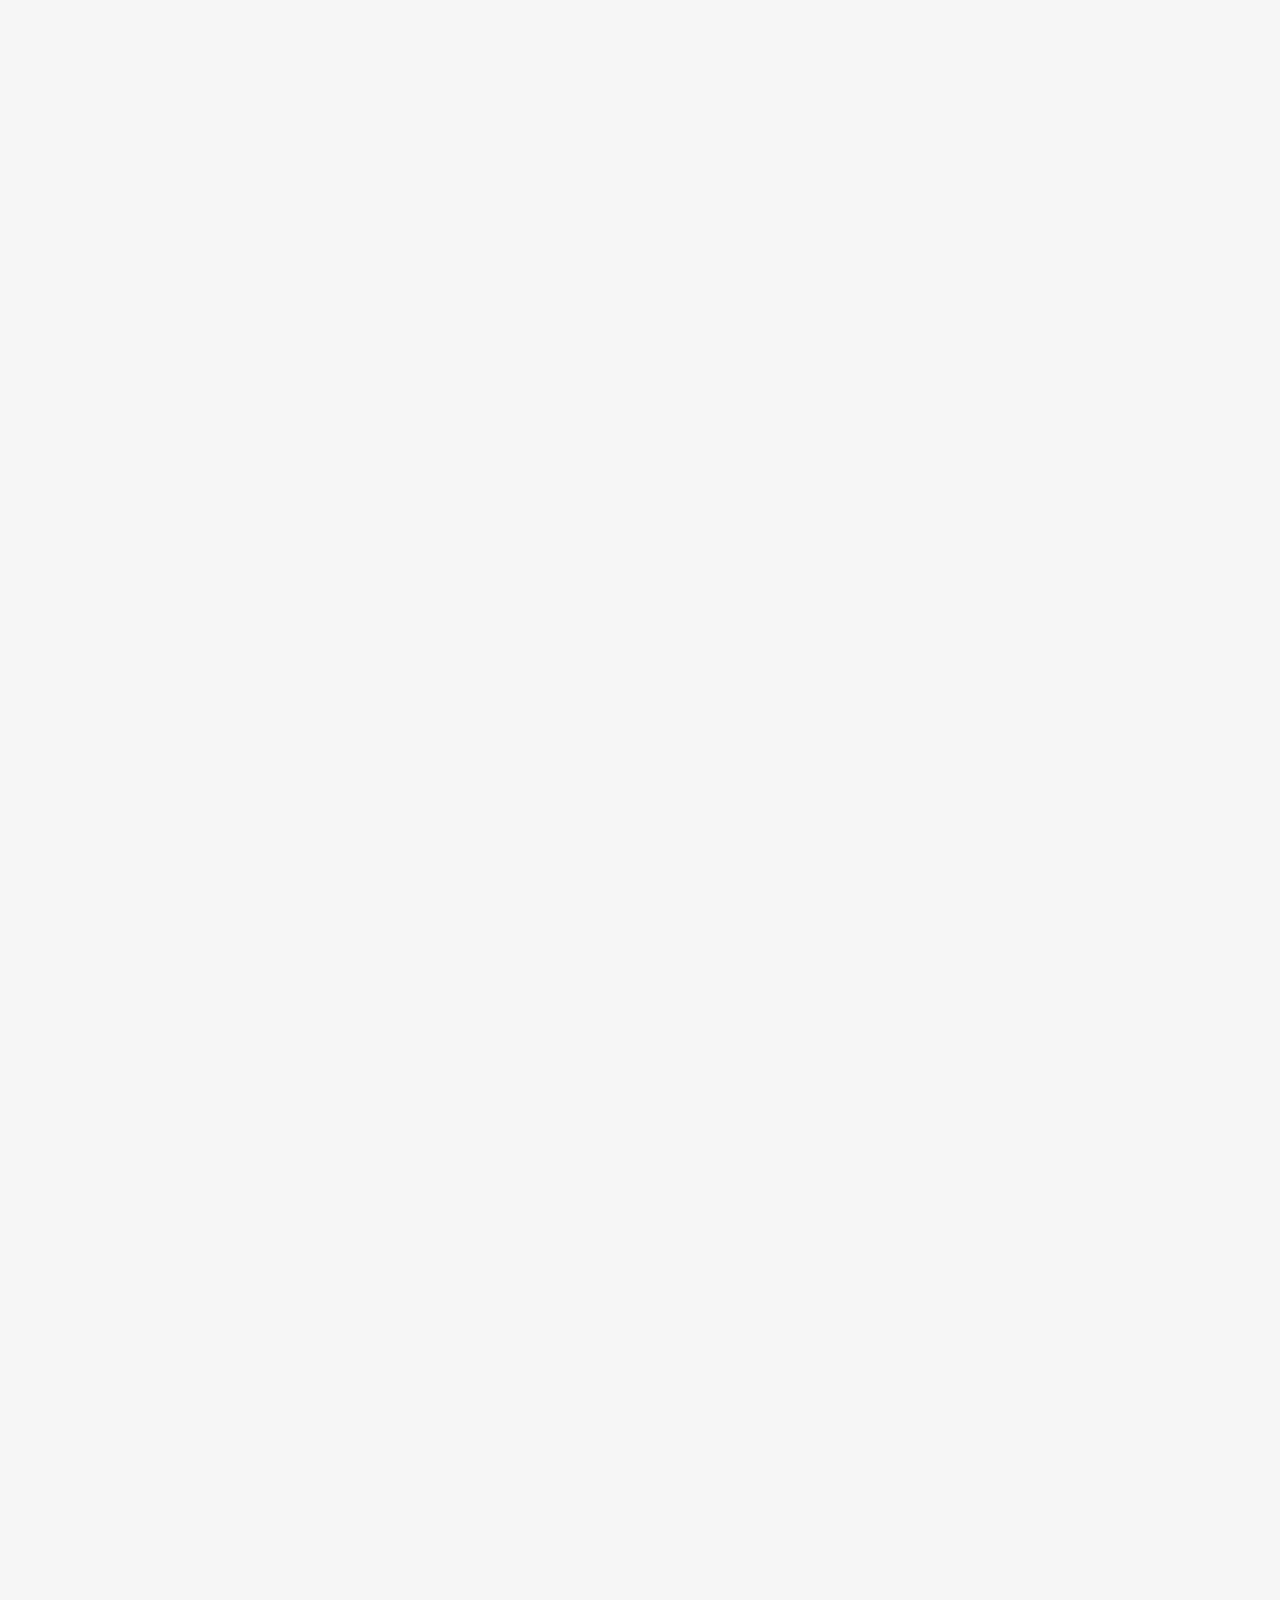
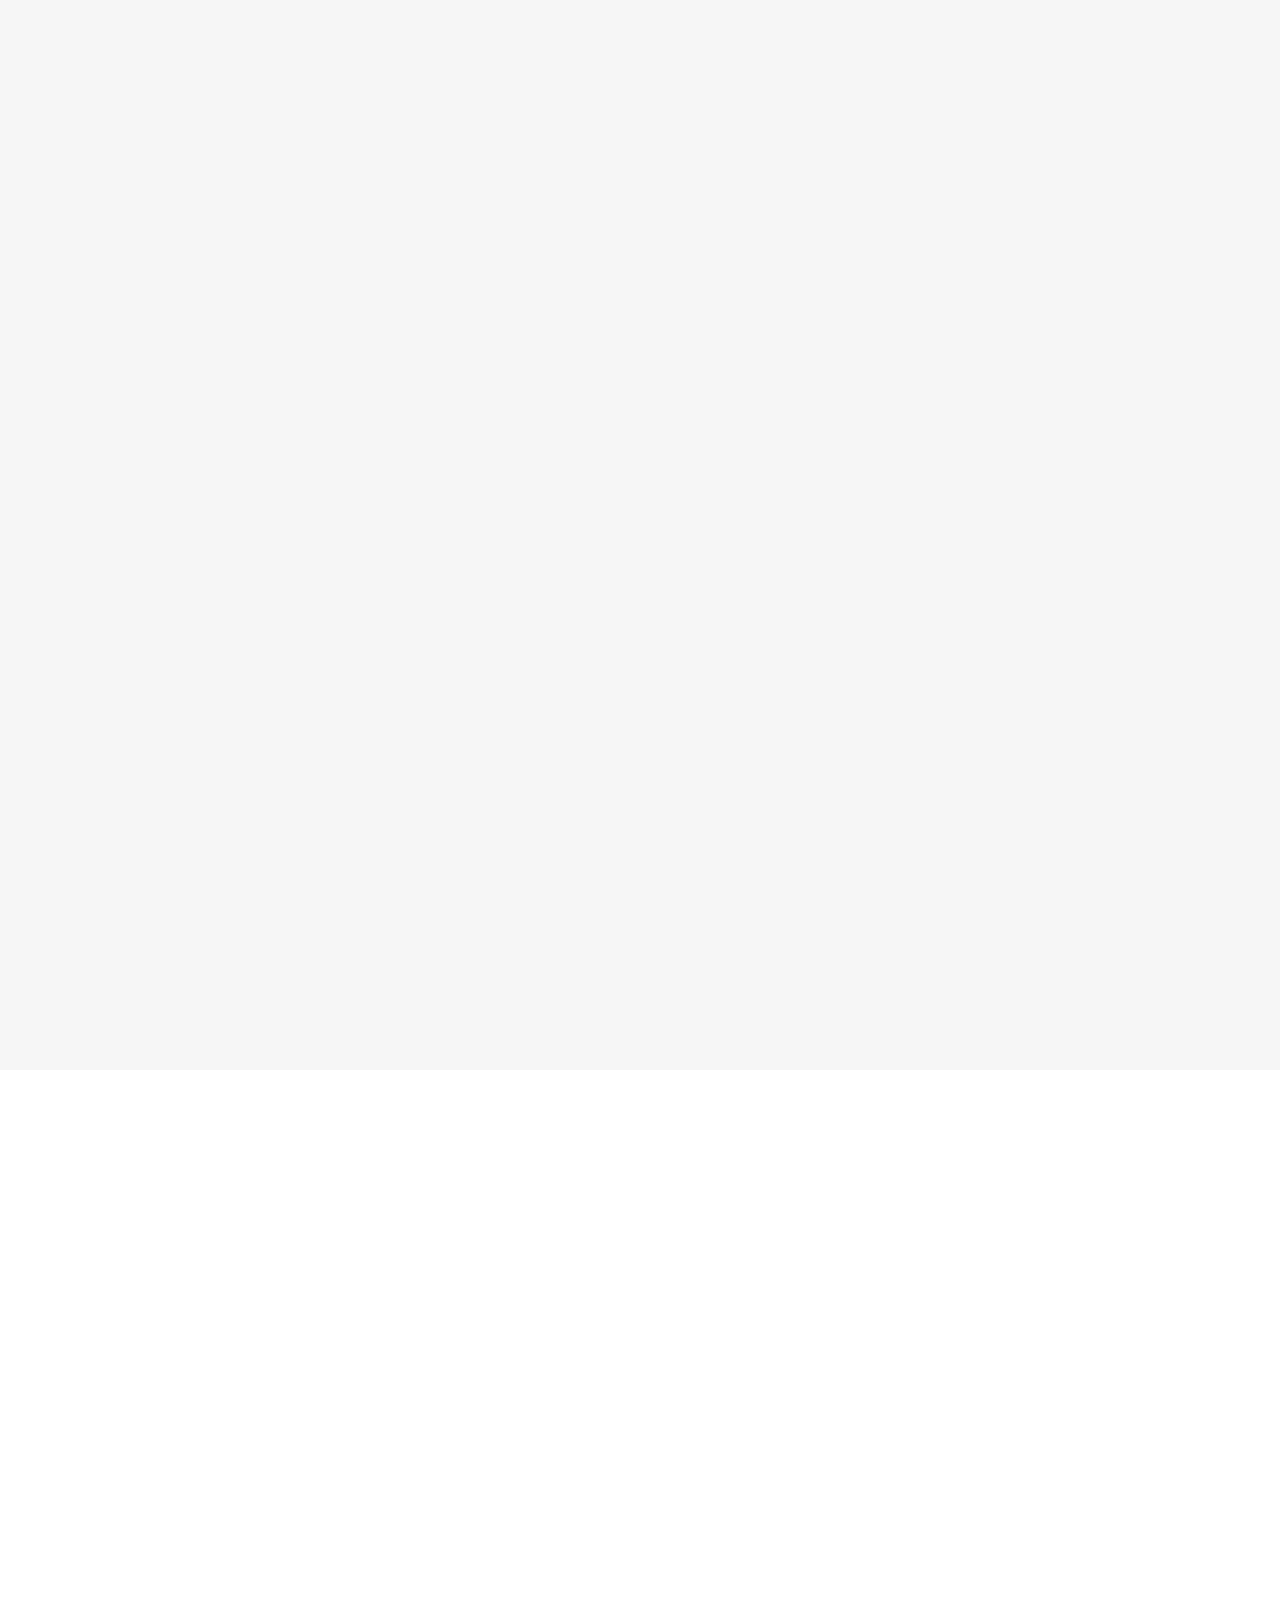
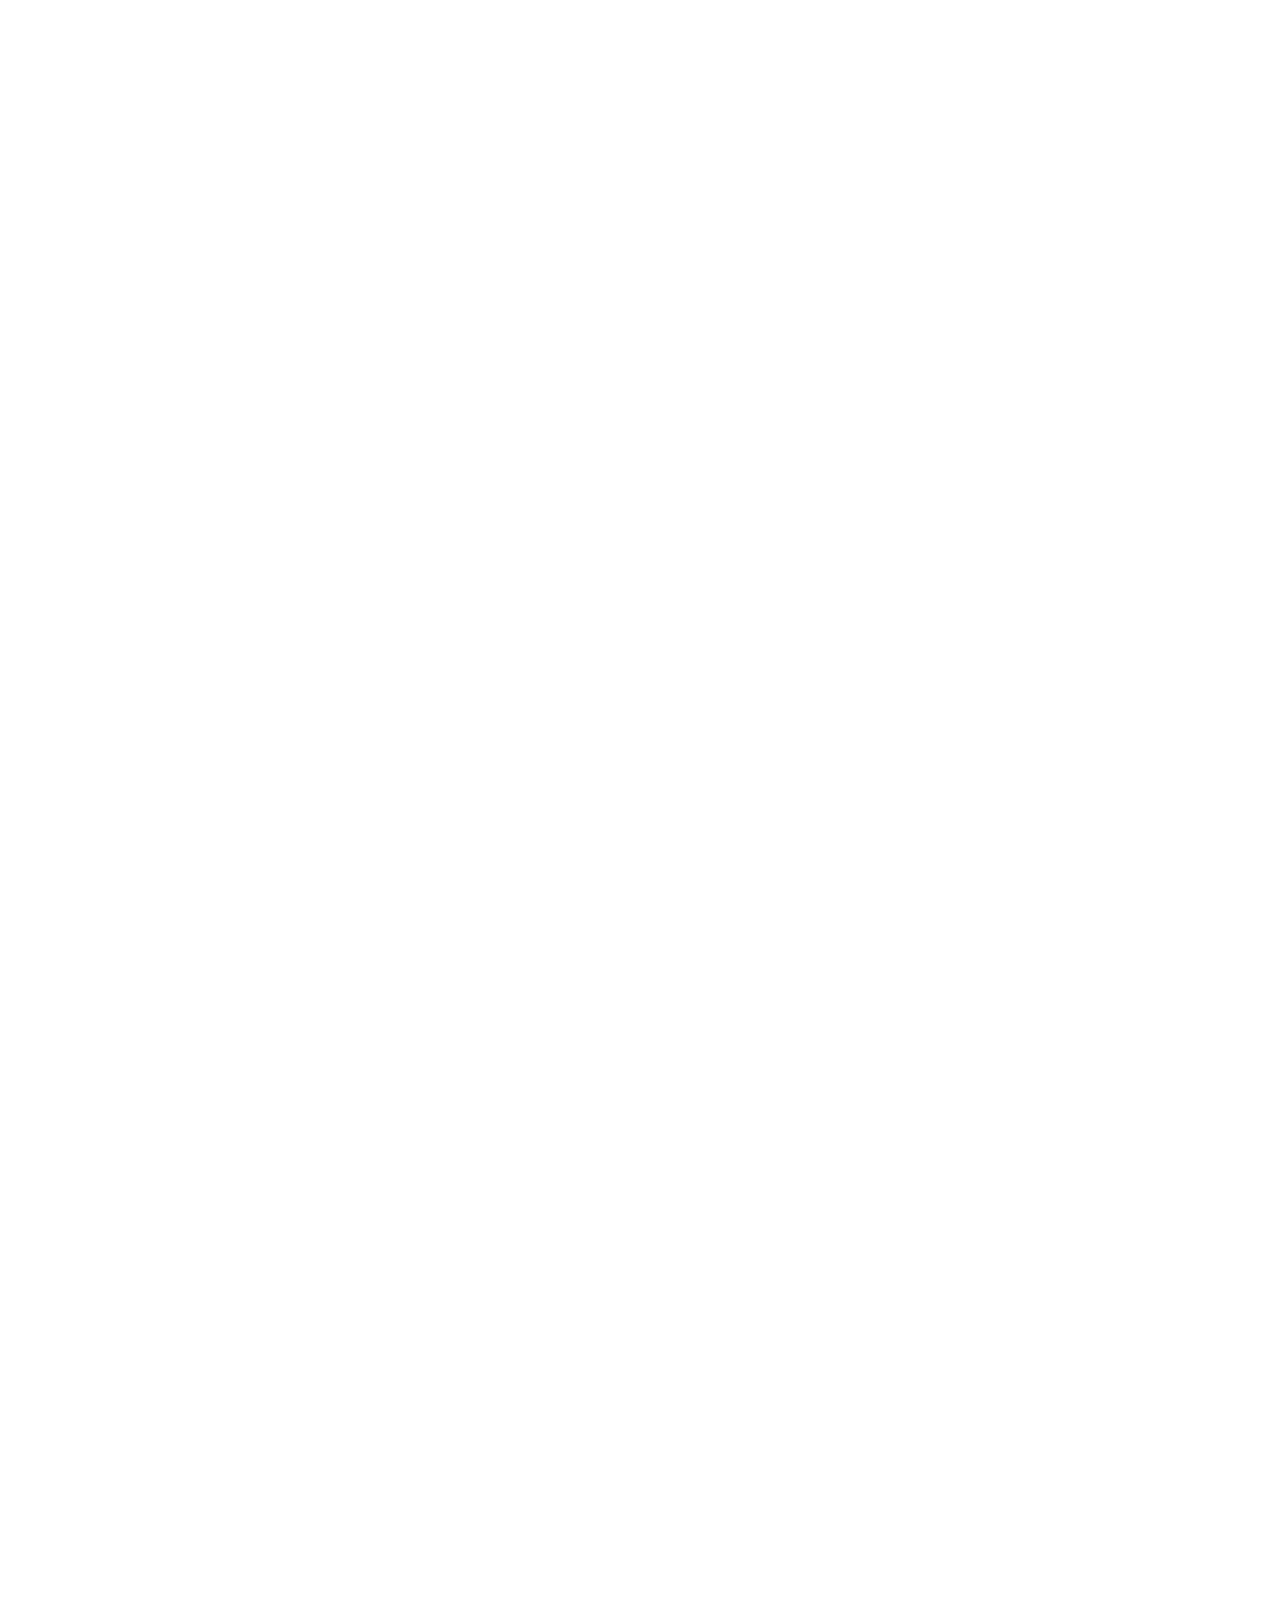
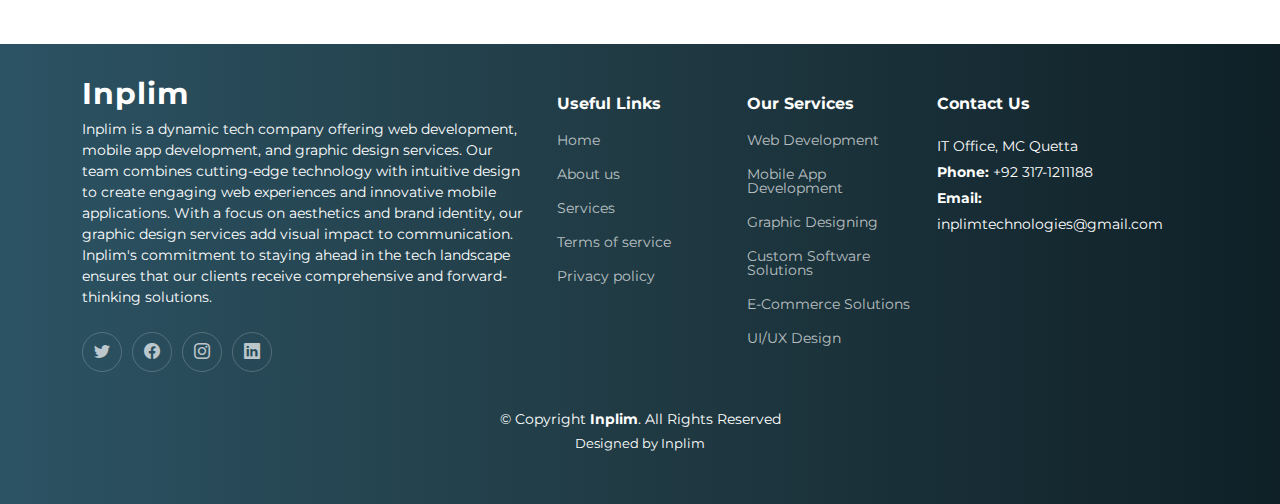
==== commit af8ce2e6: "Updates" ====
--- a/index.html
+++ b/index.html
@@ -17,7 +17,9 @@
   <link rel="preconnect" href="https://fonts.googleapis.com">
   <link rel="preconnect" href="https://fonts.gstatic.com" crossorigin>
   <link href="https://fonts.googleapis.com/css2?family=Montserrat:ital,wght@0,100..900;1,100..900&display=swap" rel="stylesheet">
-
+  <link rel="preconnect" href="https://fonts.googleapis.com">
+  <link rel="preconnect" href="https://fonts.gstatic.com" crossorigin>
+  <link href="https://fonts.googleapis.com/css2?family=Raleway:wght@500&family=Rubik+Maps&display=swap" rel="stylesheet">
   <!-- Vendor CSS Files -->
   <link href="assets/vendor/bootstrap/css/bootstrap.min.css" rel="stylesheet">
   <link href="assets/vendor/bootstrap-icons/bootstrap-icons.css" rel="stylesheet">
@@ -177,52 +179,27 @@
 
       </div>
     </section><!-- End About Us Section -->
-
-    <!-- ======= Clients Section ======= -->
-    <section id="clients" class="clients">
-      <div class="container" data-aos="zoom-out">
-
-        <div class="clients-slider swiper">
-          <div class="swiper-wrapper align-items-center">
-            <div class="swiper-slide"><img src="assets/img/clients/client-1.png" class="img-fluid" alt=""></div>
-            <div class="swiper-slide"><img src="assets/img/clients/client-2.png" class="img-fluid" alt=""></div>
-            <div class="swiper-slide"><img src="assets/img/clients/client-3.png" class="img-fluid" alt=""></div>
-            <div class="swiper-slide"><img src="assets/img/clients/client-4.png" class="img-fluid" alt=""></div>
-            <div class="swiper-slide"><img src="assets/img/clients/client-5.png" class="img-fluid" alt=""></div>
-            <div class="swiper-slide"><img src="assets/img/clients/client-6.png" class="img-fluid" alt=""></div>
-            <div class="swiper-slide"><img src="assets/img/clients/client-7.png" class="img-fluid" alt=""></div>
-            <div class="swiper-slide"><img src="assets/img/clients/client-8.png" class="img-fluid" alt=""></div>
-          </div>
-        </div>
-
-      </div>
-    </section><!-- End Clients Section -->
-
     <!-- ======= Stats Counter Section ======= -->
     <section id="stats-counter" class="stats-counter">
       <div class="container" data-aos="fade-up">
-
         <div class="row gy-4 align-items-center">
-
           <div class="col-lg-6">
-            <img src="assets/img/stats-img.svg" alt="" class="img-fluid">
-          </div>
-
-          <div class="col-lg-6">
-
+            <img src="assets/img/web2.jpg" alt="" class="img-fluid" style = "border-radius: 20px;">
+          </div>
+          <div class="col-lg-6" style="padding-left: 50px;">
             <div class="stats-item d-flex align-items-center">
-              <span data-purecounter-start="0" data-purecounter-end="232" data-purecounter-duration="1" class="purecounter"></span>
-              <p><strong>Happy Clients</strong> consequuntur quae diredo para mesta</p>
+              <span data-purecounter-start="0" data-purecounter-end="30" data-purecounter-duration="1" class="purecounter"></span>
+              <p><strong>Happy Clients</strong></p>
             </div><!-- End Stats Item -->
 
             <div class="stats-item d-flex align-items-center">
-              <span data-purecounter-start="0" data-purecounter-end="521" data-purecounter-duration="1" class="purecounter"></span>
-              <p><strong>Projects</strong> adipisci atque cum quia aut</p>
+              <span data-purecounter-start="0" data-purecounter-end="15" data-purecounter-duration="1" class="purecounter"></span>
+              <p><strong>Projects</strong></p>
             </div><!-- End Stats Item -->
 
             <div class="stats-item d-flex align-items-center">
-              <span data-purecounter-start="0" data-purecounter-end="453" data-purecounter-duration="1" class="purecounter"></span>
-              <p><strong>Hours Of Support</strong> aut commodi quaerat</p>
+              <span data-purecounter-start="0" data-purecounter-end="200" data-purecounter-duration="1" class="purecounter"></span>
+              <p><strong>Hours Of Support</strong></p>
             </div><!-- End Stats Item -->
 
           </div>
@@ -231,23 +208,13 @@
 
       </div>
     </section><!-- End Stats Counter Section -->
-
-    <!-- ======= Call To Action Section ======= -->
-    <section id="call-to-action" class="call-to-action">
-      <div class="container text-center" data-aos="zoom-out">
-        <a href="https://www.youtube.com/watch?v=LXb3EKWsInQ" class="glightbox play-btn"></a>
-        <h3>Call To Action</h3>
-        <p> Duis aute irure dolor in reprehenderit in voluptate velit esse cillum dolore eu fugiat nulla pariatur. Excepteur sint occaecat cupidatat non proident, sunt in culpa qui officia deserunt mollit anim id est laborum.</p>
-        <a class="cta-btn" href="#">Call To Action</a>
-      </div>
-    </section><!-- End Call To Action Section -->
 
     <!-- ======= Our Services Section ======= -->
     <section id="services" class="services sections-bg">
       <div class="container" data-aos="fade-up">
 
         <div class="section-header">
-          <h2>Our Services</h2>
+          <h2>OUR SERVICES</h2>
           <p>At Inplim, we offer a comprehensive suite of services designed to elevate your digital presence and empower your business in the ever-evolving technological landscape. Our skilled team of professionals is dedicated to delivering tailored solutions that seamlessly blend innovation, functionality, and aesthetics. Explore the core services we provide:</p>
         </div>
 
@@ -329,7 +296,7 @@
       <div class="container" data-aos="fade-up">
 
         <div class="section-header">
-          <h2>Portfolio</h2>
+          <h2>PORTFOLIO</h2>
           <p>In our extensive portfolio at Inplim, each project is a testament to our commitment to excellence and innovation. From transforming unique ideas into captivating websites to developing intuitive mobile applications that redefine user experiences, our diverse range of projects showcases the depth and breadth of our technical expertise. With a keen eye for design, unwavering dedication to quality, and a passion for pushing technological boundaries, we take pride in delivering solutions that not only meet but exceed our clients' expectations. Explore our portfolio, and witness firsthand the seamless integration of creativity and cutting-edge technology that defines Inplim's digital footprint.</p>
         </div>
 
@@ -478,7 +445,7 @@
       <div class="container" data-aos="fade-up">
 
         <div class="section-header">
-          <h2>Our Team</h2>
+          <h2>OUR TEAM</h2>
           <p>At Inplim, our strength lies in the diversity and expertise of our dedicated team. Comprising seasoned professionals and creative minds, we foster a collaborative environment where innovation thrives. Our developers, designers, and strategists are united by a shared passion for technology and a commitment to delivering exceptional results. With a wealth of experience across various domains, our team brings a unique blend of skills to every project, ensuring a holistic approach to problem-solving. We believe in the power of collaboration, continuous learning, and a collective drive to stay at the forefront of industry trends. Meet the individuals behind Inplim, where each team member contributes their skills and enthusiasm to turn challenges into opportunities and ideas into impactful digital solutions.</p>
         </div>
 
@@ -647,7 +614,7 @@
       <div class="container" data-aos="fade-up">
 
         <div class="section-header">
-          <h2>Contact</h2>
+          <h2>CONTACT</h2>
           <p>Ready to embark on a transformative journey with Inplim? Whether you have a project in mind, need more information about our services, or just want to connect with our team, we're here for you. Feel free to reach out through the contact form below, and we'll respond promptly. Your ideas and aspirations are important to us, and we look forward to discussing how Inplim can be your partner in achieving digital excellence. Let's collaborate and turn your vision into reality!</p>
         </div>
 
@@ -730,9 +697,9 @@
       <div class="row gy-4">
         <div class="col-lg-5 col-md-12 footer-info">
           <a href="index.html" class="logo d-flex align-items-center">
-            <span>Impact</span>
+            <span>Inplim</span>
           </a>
-          <p>Cras fermentum odio eu feugiat lide par naso tierra. Justo eget nada terra videa magna derita valies darta donna mare fermentum iaculis eu non diam phasellus.</p>
+          <p>Inplim is a dynamic tech company offering web development, mobile app development, and graphic design services. Our team combines cutting-edge technology with intuitive design to create engaging web experiences and innovative mobile applications. With a focus on aesthetics and brand identity, our graphic design services add visual impact to communication. Inplim's commitment to staying ahead in the tech landscape ensures that our clients receive comprehensive and forward-thinking solutions.</p>
           <div class="social-links d-flex mt-4">
             <a href="#" class="twitter"><i class="bi bi-twitter"></i></a>
             <a href="#" class="facebook"><i class="bi bi-facebook"></i></a>
@@ -755,22 +722,24 @@
         <div class="col-lg-2 col-6 footer-links">
           <h4>Our Services</h4>
           <ul>
-            <li><a href="#">Web Design</a></li>
             <li><a href="#">Web Development</a></li>
-            <li><a href="#">Product Management</a></li>
-            <li><a href="#">Marketing</a></li>
-            <li><a href="#">Graphic Design</a></li>
+            <li><a href="#">Mobile App Development</a></li>
+            <li><a href="#">Graphic Designing</a></li>
+            <li><a href="#">Custom Software Solutions</a></li>
+            <li><a href="#">E-Commerce Solutions</a></li>
+            <li><a href="#">UI/UX Design</a></li>
           </ul>
         </div>
 
         <div class="col-lg-3 col-md-12 footer-contact text-center text-md-start">
           <h4>Contact Us</h4>
           <p>
-            A108 Adam Street <br>
-            New York, NY 535022<br>
-            United States <br><br>
-            <strong>Phone:</strong> +1 5589 55488 55<br>
-            <strong>Email:</strong> info@example.com<br>
+            IT Office, MC Quetta
+            <br>
+            <strong>Phone:</strong> +92 317-1211188<br>
+            <strong>Email:</strong> inplimtechnologies@gmail.com
+
+            <br>
           </p>
 
         </div>
@@ -780,14 +749,14 @@
 
     <div class="container mt-4">
       <div class="copyright">
-        &copy; Copyright <strong><span>Impact</span></strong>. All Rights Reserved
+        &copy; Copyright <strong><span>Inplim</span></strong>. All Rights Reserved
       </div>
       <div class="credits">
         <!-- All the links in the footer should remain intact. -->
         <!-- You can delete the links only if you purchased the pro version. -->
         <!-- Licensing information: https://bootstrapmade.com/license/ -->
         <!-- Purchase the pro version with working PHP/AJAX contact form: https://bootstrapmade.com/impact-bootstrap-business-website-template/ -->
-        Designed by <a href="https://bootstrapmade.com/">BootstrapMade</a>
+        Designed by <a href="https://bootstrapmade.com/">Inplim</a>
       </div>
     </div>
 
--- a/assets/css/main.css
+++ b/assets/css/main.css
@@ -168,7 +168,9 @@
   right: 15px;
   bottom: -15px;
   z-index: 99999;
-  background: var(--color-secondary);
+  background: #0F2027;  /* fallback for old browsers */
+  background: -webkit-linear-gradient(to right, #2C5364, #203A43, #0F2027);  /* Chrome 10-25, Safari 5.1-6 */
+  background: linear-gradient(to right, #2C5364, #203A43, #0F2027); /* W3C, IE 10+/ Edge, Firefox 16+, Chrome 26+, Opera 12+, Safari 7+ */
   width: 44px;
   height: 44px;
   border-radius: 50px;
@@ -806,7 +808,7 @@
   font-size: 40px;
   display: block;
   font-weight: 700;
-  color: var(--color-primary);
+  color: #294E5D;
   line-height: 40px;
 }
 
@@ -1003,11 +1005,11 @@
 }
 
 .services .service-item:hover .icon:before {
-  background: #00b6a1;
+  background: #294E5D;
 }
 
 .services .service-item:hover h3 {
-  border-color: var(--color-primary);
+  border-color: #294E5D;
 }
 
 /*--------------------------------------------------------------
@@ -1718,7 +1720,9 @@
 # Contact Section
 --------------------------------------------------------------*/
 .contact .info-container {
-  background-color: var(--color-primary);
+  background: #0F2027;  /* fallback for old browsers */
+  background: -webkit-linear-gradient(to right, #2C5364, #203A43, #0F2027);  /* Chrome 10-25, Safari 5.1-6 */
+  background: linear-gradient(to right, #2C5364, #203A43, #0F2027); /* W3C, IE 10+/ Edge, Firefox 16+, Chrome 26+, Opera 12+, Safari 7+ */
   height: 100%;
   padding: 20px;
   border-radius: 10px 0 0 10px;
@@ -1727,7 +1731,9 @@
 
 .contact .info-item {
   width: 100%;
-  background-color: #009282;
+  background: #0F2027;  /* fallback for old browsers */
+  background: -webkit-linear-gradient(to right, #2C5364, #203A43, #0F2027);  /* Chrome 10-25, Safari 5.1-6 */
+  background: linear-gradient(to right, #2C5364, #203A43, #0F2027); /* W3C, IE 10+/ Edge, Firefox 16+, Chrome 26+, Opera 12+, Safari 7+ */
   margin-bottom: 20px;
   padding: 20px;
   border-radius: 10px;
@@ -1849,7 +1855,9 @@
 }
 
 .contact .php-email-form button[type=submit] {
-  background: var(--color-primary);
+  background: #0F2027;  /* fallback for old browsers */
+  background: -webkit-linear-gradient(to right, #2C5364, #203A43, #0F2027);  /* Chrome 10-25, Safari 5.1-6 */
+  background: linear-gradient(to right, #2C5364, #203A43, #0F2027); /* W3C, IE 10+/ Edge, Firefox 16+, Chrome 26+, Opera 12+, Safari 7+ */
   border: 0;
   padding: 14px 45px;
   color: #fff;
@@ -2018,561 +2026,13 @@
 }
 
 /*--------------------------------------------------------------
-# Blog
---------------------------------------------------------------*/
-.blog .blog-pagination {
-  margin-top: 30px;
-  color: #555555;
-}
-
-.blog .blog-pagination ul {
-  display: flex;
-  padding: 0;
-  margin: 0;
-  list-style: none;
-}
-
-.blog .blog-pagination li {
-  margin: 0 5px;
-  transition: 0.3s;
-  border-radius: 10px;
-}
-
-.blog .blog-pagination li a {
-  color: var(--color-default);
-  padding: 7px 16px;
-  display: flex;
-  align-items: center;
-  justify-content: center;
-}
-
-.blog .blog-pagination li.active,
-.blog .blog-pagination li:hover {
-  background: var(--color-primary);
-  color: #fff;
-}
-
-.blog .blog-pagination li.active a,
-.blog .blog-pagination li:hover a {
-  color: var(--color-white);
-}
-
-/*--------------------------------------------------------------
-# Blog Posts List
---------------------------------------------------------------*/
-.blog .posts-list article {
-  box-shadow: 0 4px 16px rgba(0, 0, 0, 0.1);
-  padding: 30px;
-  height: 100%;
-  border-radius: 10px;
-  overflow: hidden;
-}
-
-.blog .posts-list .post-img {
-  max-height: 240px;
-  margin: -30px -30px 15px -30px;
-  overflow: hidden;
-}
-
-.blog .posts-list .post-category {
-  font-size: 16px;
-  color: #555555;
-  margin-bottom: 10px;
-}
-
-.blog .posts-list .title {
-  font-size: 22px;
-  font-weight: 700;
-  padding: 0;
-  margin: 0 0 20px 0;
-}
-
-.blog .posts-list .title a {
-  color: var(--color-default);
-  transition: 0.3s;
-}
-
-.blog .posts-list .title a:hover {
-  color: var(--color-primary);
-}
-
-.blog .posts-list .post-author-img {
-  width: 50px;
-  border-radius: 50%;
-  margin-right: 15px;
-}
-
-.blog .posts-list .post-author-list {
-  font-weight: 600;
-  margin-bottom: 5px;
-}
-
-.blog .posts-list .post-date {
-  font-size: 14px;
-  color: #3c3c3c;
-  margin-bottom: 0;
-}
-
-/*--------------------------------------------------------------
-# Blog Details
---------------------------------------------------------------*/
-.blog .blog-details {
-  box-shadow: 0 4px 16px rgba(0, 0, 0, 0.1);
-  padding: 30px;
-  border-radius: 10px;
-}
-
-.blog .blog-details .post-img {
-  margin: -30px -30px 20px -30px;
-  overflow: hidden;
-  border-radius: 10px 10px 0 0;
-}
-
-.blog .blog-details .title {
-  font-size: 28px;
-  font-weight: 700;
-  padding: 0;
-  margin: 20px 0 0 0;
-  color: var(--color-default);
-}
-
-.blog .blog-details .content {
-  margin-top: 20px;
-}
-
-.blog .blog-details .content h3 {
-  font-size: 22px;
-  margin-top: 30px;
-  font-weight: bold;
-}
-
-.blog .blog-details .content blockquote {
-  overflow: hidden;
-  background-color: rgba(34, 34, 34, 0.06);
-  padding: 60px;
-  position: relative;
-  text-align: center;
-  margin: 20px 0;
-}
-
-.blog .blog-details .content blockquote p {
-  color: var(--color-default);
-  line-height: 1.6;
-  margin-bottom: 0;
-  font-style: italic;
-  font-weight: 500;
-  font-size: 22px;
-}
-
-.blog .blog-details .content blockquote:after {
-  content: "";
-  position: absolute;
-  left: 0;
-  top: 0;
-  bottom: 0;
-  width: 3px;
-  background-color: var(--color-secondary);
-  margin-top: 20px;
-  margin-bottom: 20px;
-}
-
-.blog .blog-details .meta-top {
-  margin-top: 20px;
-  color: #6c757d;
-}
-
-.blog .blog-details .meta-top ul {
-  display: flex;
-  flex-wrap: wrap;
-  list-style: none;
-  align-items: center;
-  padding: 0;
-  margin: 0;
-}
-
-.blog .blog-details .meta-top ul li+li {
-  padding-left: 20px;
-}
-
-.blog .blog-details .meta-top i {
-  font-size: 16px;
-  margin-right: 8px;
-  line-height: 0;
-  color: var(--color-primary);
-}
-
-.blog .blog-details .meta-top a {
-  color: #6c757d;
-  font-size: 14px;
-  display: inline-block;
-  line-height: 1;
-}
-
-.blog .blog-details .meta-bottom {
-  padding-top: 10px;
-  border-top: 1px solid rgba(34, 34, 34, 0.15);
-}
-
-.blog .blog-details .meta-bottom i {
-  color: #555555;
-  display: inline;
-}
-
-.blog .blog-details .meta-bottom a {
-  color: rgba(34, 34, 34, 0.8);
-  transition: 0.3s;
-}
-
-.blog .blog-details .meta-bottom a:hover {
-  color: var(--color-primary);
-}
-
-.blog .blog-details .meta-bottom .cats {
-  list-style: none;
-  display: inline;
-  padding: 0 20px 0 0;
-  font-size: 14px;
-}
-
-.blog .blog-details .meta-bottom .cats li {
-  display: inline-block;
-}
-
-.blog .blog-details .meta-bottom .tags {
-  list-style: none;
-  display: inline;
-  padding: 0;
-  font-size: 14px;
-}
-
-.blog .blog-details .meta-bottom .tags li {
-  display: inline-block;
-}
-
-.blog .blog-details .meta-bottom .tags li+li::before {
-  padding-right: 6px;
-  color: var(--color-default);
-  content: ",";
-}
-
-.blog .blog-details .meta-bottom .share {
-  font-size: 16px;
-}
-
-.blog .blog-details .meta-bottom .share i {
-  padding-left: 5px;
-}
-
-.blog .post-author {
-  padding: 20px;
-  margin-top: 30px;
-  box-shadow: 0 4px 16px rgba(0, 0, 0, 0.1);
-  border-radius: 10px;
-}
-
-.blog .post-author img {
-  max-width: 120px;
-  margin-right: 20px;
-}
-
-.blog .post-author h4 {
-  font-weight: 600;
-  font-size: 22px;
-  margin-bottom: 0px;
-  padding: 0;
-  color: var(--color-default);
-}
-
-.blog .post-author .social-links {
-  margin: 0 10px 10px 0;
-}
-
-.blog .post-author .social-links a {
-  color: rgba(34, 34, 34, 0.5);
-  margin-right: 5px;
-}
-
-.blog .post-author p {
-  font-style: italic;
-  color: rgba(108, 117, 125, 0.8);
-  margin-bottom: 0;
-}
-
-/*--------------------------------------------------------------
-# Blog Sidebar
---------------------------------------------------------------*/
-.blog .sidebar {
-  padding: 30px;
-  box-shadow: 0 4px 16px rgba(0, 0, 0, 0.1);
-  border-radius: 10px;
-}
-
-.blog .sidebar .sidebar-title {
-  font-size: 20px;
-  font-weight: 700;
-  padding: 0;
-  margin: 0;
-  color: var(--color-default);
-}
-
-.blog .sidebar .sidebar-item+.sidebar-item {
-  margin-top: 40px;
-}
-
-.blog .sidebar .search-form form {
-  background: #fff;
-  border: 1px solid rgba(34, 34, 34, 0.3);
-  padding: 5px 10px;
-  position: relative;
-  border-radius: 50px;
-}
-
-.blog .sidebar .search-form form input[type=text] {
-  border: 0;
-  padding: 4px;
-  border-radius: 50px;
-  width: calc(100% - 60px);
-}
-
-.blog .sidebar .search-form form input[type=text]:focus {
-  outline: none;
-}
-
-.blog .sidebar .search-form form button {
-  position: absolute;
-  top: 0;
-  right: 0;
-  bottom: 0;
-  border: 0;
-  background: none;
-  font-size: 16px;
-  padding: 0 25px;
-  margin: -1px;
-  background: var(--color-primary);
-  color: #fff;
-  transition: 0.3s;
-  border-radius: 50px;
-  line-height: 0;
-}
-
-.blog .sidebar .search-form form button i {
-  line-height: 0;
-}
-
-.blog .sidebar .search-form form button:hover {
-  background: rgba(0, 131, 116, 0.8);
-}
-
-.blog .sidebar .categories ul {
-  list-style: none;
-  padding: 0;
-}
-
-.blog .sidebar .categories ul li+li {
-  padding-top: 10px;
-}
-
-.blog .sidebar .categories ul a {
-  color: var(--color-default);
-  transition: 0.3s;
-}
-
-.blog .sidebar .categories ul a:hover {
-  color: var(--color-primary);
-}
-
-.blog .sidebar .categories ul a span {
-  padding-left: 5px;
-  color: rgba(34, 34, 34, 0.4);
-  font-size: 14px;
-}
-
-.blog .sidebar .recent-posts .post-item+.post-item {
-  margin-top: 15px;
-}
-
-.blog .sidebar .recent-posts img {
-  width: 80px;
-  float: left;
-}
-
-.blog .sidebar .recent-posts h4 {
-  font-size: 15px;
-  margin-left: 95px;
-  font-weight: bold;
-}
-
-.blog .sidebar .recent-posts h4 a {
-  color: var(--color-default);
-  transition: 0.3s;
-}
-
-.blog .sidebar .recent-posts h4 a:hover {
-  color: var(--color-primary);
-}
-
-.blog .sidebar .recent-posts time {
-  display: block;
-  margin-left: 95px;
-  font-style: italic;
-  font-size: 14px;
-  color: rgba(34, 34, 34, 0.4);
-}
-
-.blog .sidebar .tags {
-  margin-bottom: -10px;
-}
-
-.blog .sidebar .tags ul {
-  list-style: none;
-  padding: 0;
-}
-
-.blog .sidebar .tags ul li {
-  display: inline-block;
-}
-
-.blog .sidebar .tags ul a {
-  color: #555555;
-  font-size: 14px;
-  padding: 6px 20px;
-  margin: 0 6px 8px 0;
-  border: 1px solid #d5d5d5;
-  display: inline-block;
-  transition: 0.3s;
-  border-radius: 50px;
-}
-
-.blog .sidebar .tags ul a:hover {
-  color: #fff;
-  border: 1px solid var(--color-primary);
-  background: var(--color-primary);
-}
-
-.blog .sidebar .tags ul a span {
-  padding-left: 5px;
-  color: rgba(85, 85, 85, 0.8);
-  font-size: 14px;
-}
-
-/*--------------------------------------------------------------
-# Blog Comments
---------------------------------------------------------------*/
-.blog .comments {
-  margin-top: 30px;
-}
-
-.blog .comments .comments-count {
-  font-weight: bold;
-}
-
-.blog .comments .comment {
-  margin-top: 30px;
-  position: relative;
-}
-
-.blog .comments .comment .comment-img {
-  margin-right: 14px;
-}
-
-.blog .comments .comment .comment-img img {
-  width: 60px;
-}
-
-.blog .comments .comment h5 {
-  font-size: 16px;
-  margin-bottom: 2px;
-}
-
-.blog .comments .comment h5 a {
-  font-weight: bold;
-  color: var(--color-default);
-  transition: 0.3s;
-}
-
-.blog .comments .comment h5 a:hover {
-  color: var(--color-primary);
-}
-
-.blog .comments .comment h5 .reply {
-  padding-left: 10px;
-  color: var(--color-primary);
-}
-
-.blog .comments .comment h5 .reply i {
-  font-size: 20px;
-}
-
-.blog .comments .comment time {
-  display: block;
-  font-size: 14px;
-  color: rgba(34, 34, 34, 0.8);
-  margin-bottom: 5px;
-}
-
-.blog .comments .comment.comment-reply {
-  padding-left: 40px;
-}
-
-.blog .comments .reply-form {
-  margin-top: 30px;
-  padding: 30px;
-  box-shadow: 0 0 16px rgba(0, 0, 0, 0.1);
-  border-radius: 10px;
-}
-
-.blog .comments .reply-form h4 {
-  font-weight: bold;
-  font-size: 22px;
-}
-
-.blog .comments .reply-form p {
-  font-size: 14px;
-}
-
-.blog .comments .reply-form input {
-  border-radius: 4px;
-  padding: 10px 10px;
-  font-size: 14px;
-}
-
-.blog .comments .reply-form input:focus {
-  box-shadow: none;
-  border-color: rgba(0, 131, 116, 0.8);
-}
-
-.blog .comments .reply-form textarea {
-  border-radius: 4px;
-  padding: 10px 10px;
-  font-size: 14px;
-}
-
-.blog .comments .reply-form textarea:focus {
-  box-shadow: none;
-  border-color: rgba(0, 131, 116, 0.8);
-}
-
-.blog .comments .reply-form .form-group {
-  margin-bottom: 25px;
-}
-
-.blog .comments .reply-form .btn-primary {
-  border-radius: 50px;
-  padding: 14px 40px;
-  border: 0;
-  background-color: var(--color-secondary);
-}
-
-.blog .comments .reply-form .btn-primary:hover {
-  background-color: rgba(248, 90, 64, 0.8);
-}
-
-/*--------------------------------------------------------------
 # Footer
 --------------------------------------------------------------*/
 .footer {
   font-size: 14px;
-  background-color: var(--color-primary);
+  background: #0F2027;  /* fallback for old browsers */
+  background: -webkit-linear-gradient(to right, #2C5364, #203A43, #0F2027);  /* Chrome 10-25, Safari 5.1-6 */
+  background: linear-gradient(to right, #2C5364, #203A43, #0F2027); /* W3C, IE 10+/ Edge, Firefox 16+, Chrome 26+, Opera 12+, Safari 7+ */
   padding: 50px 0;
   color: white;
 }
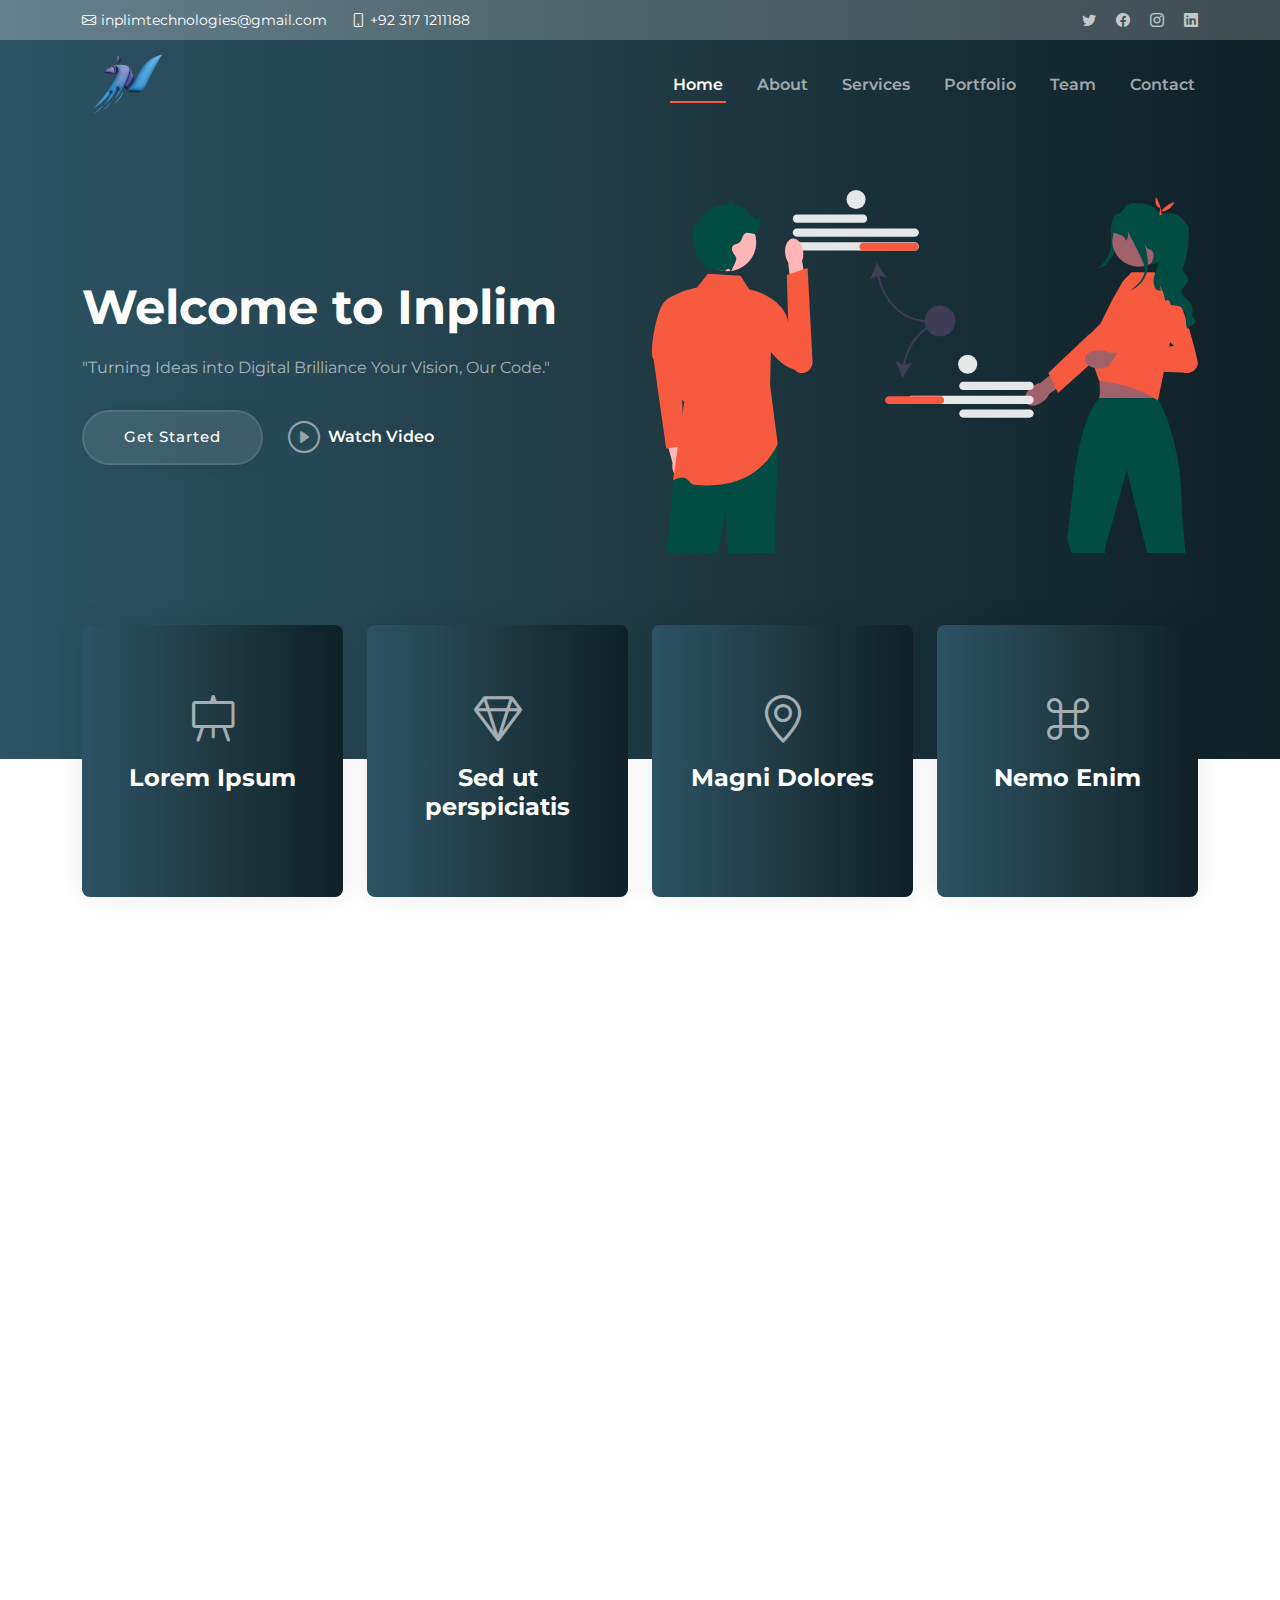
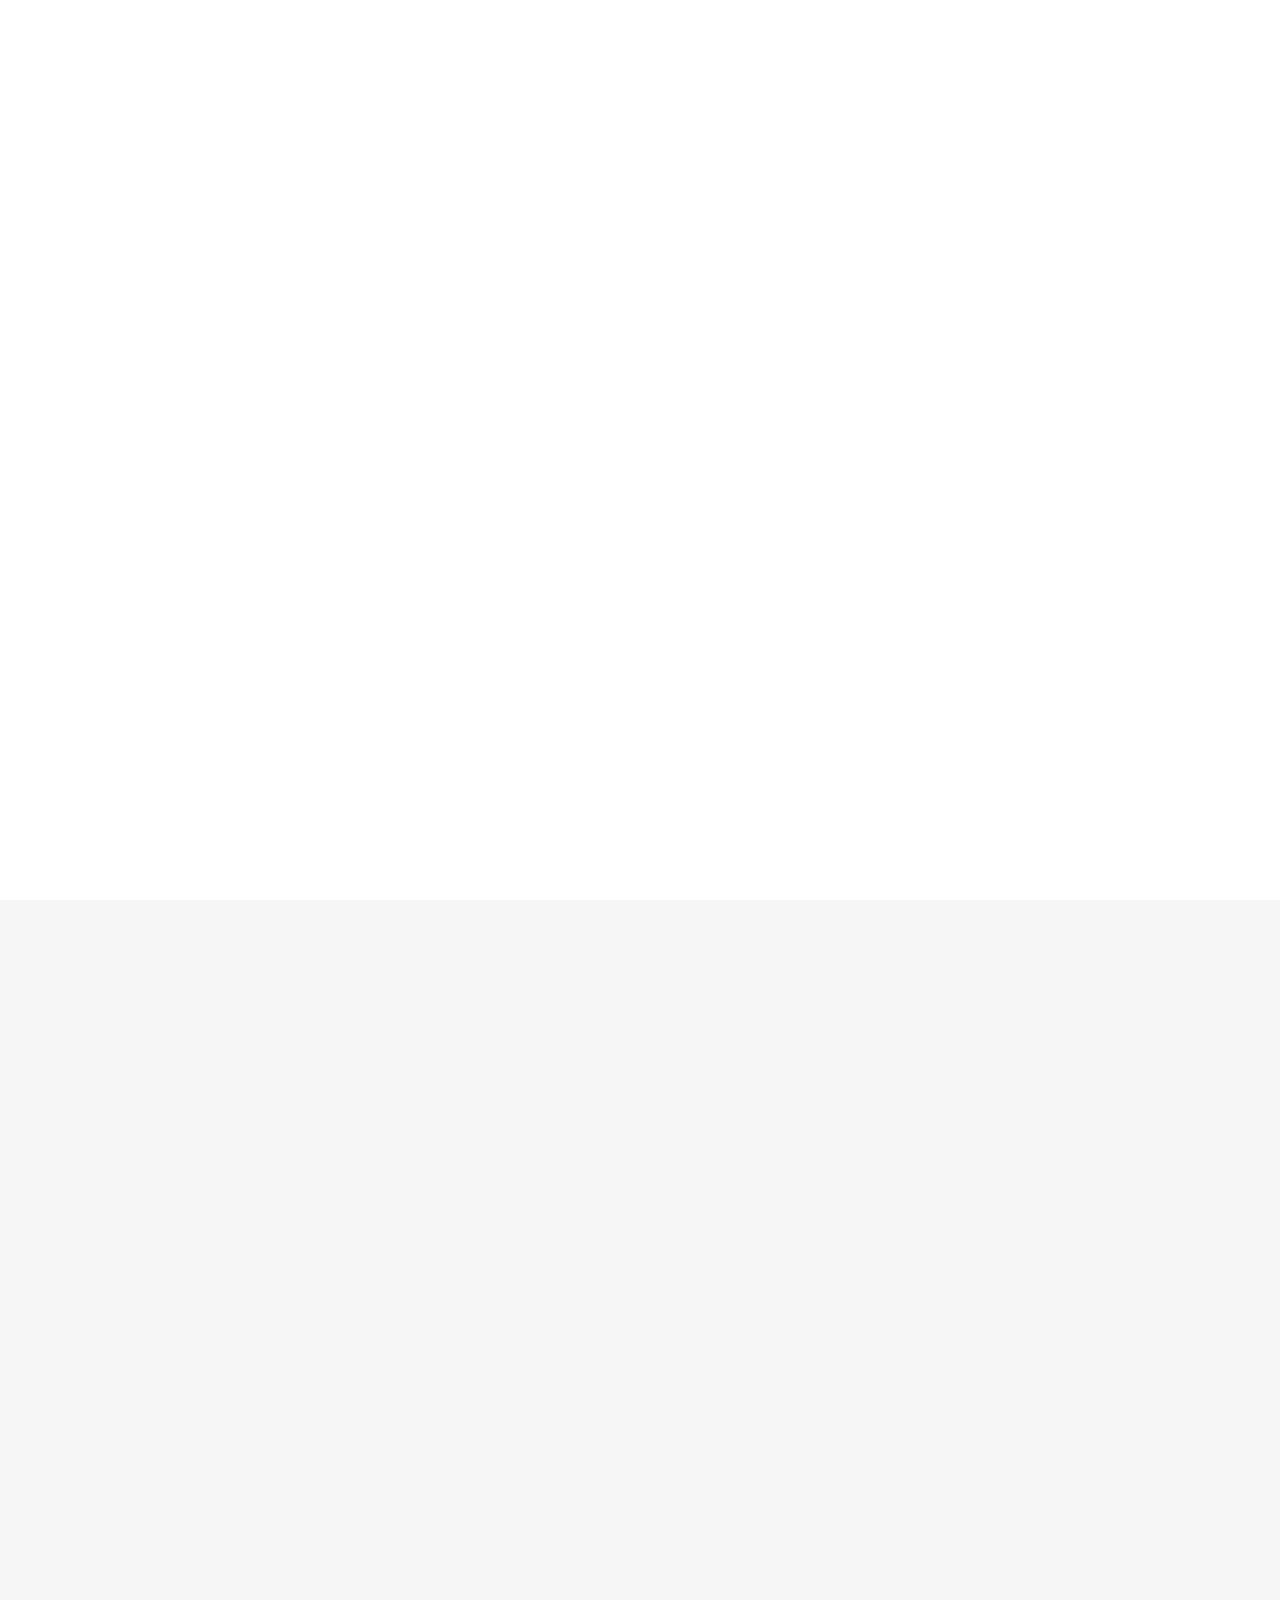
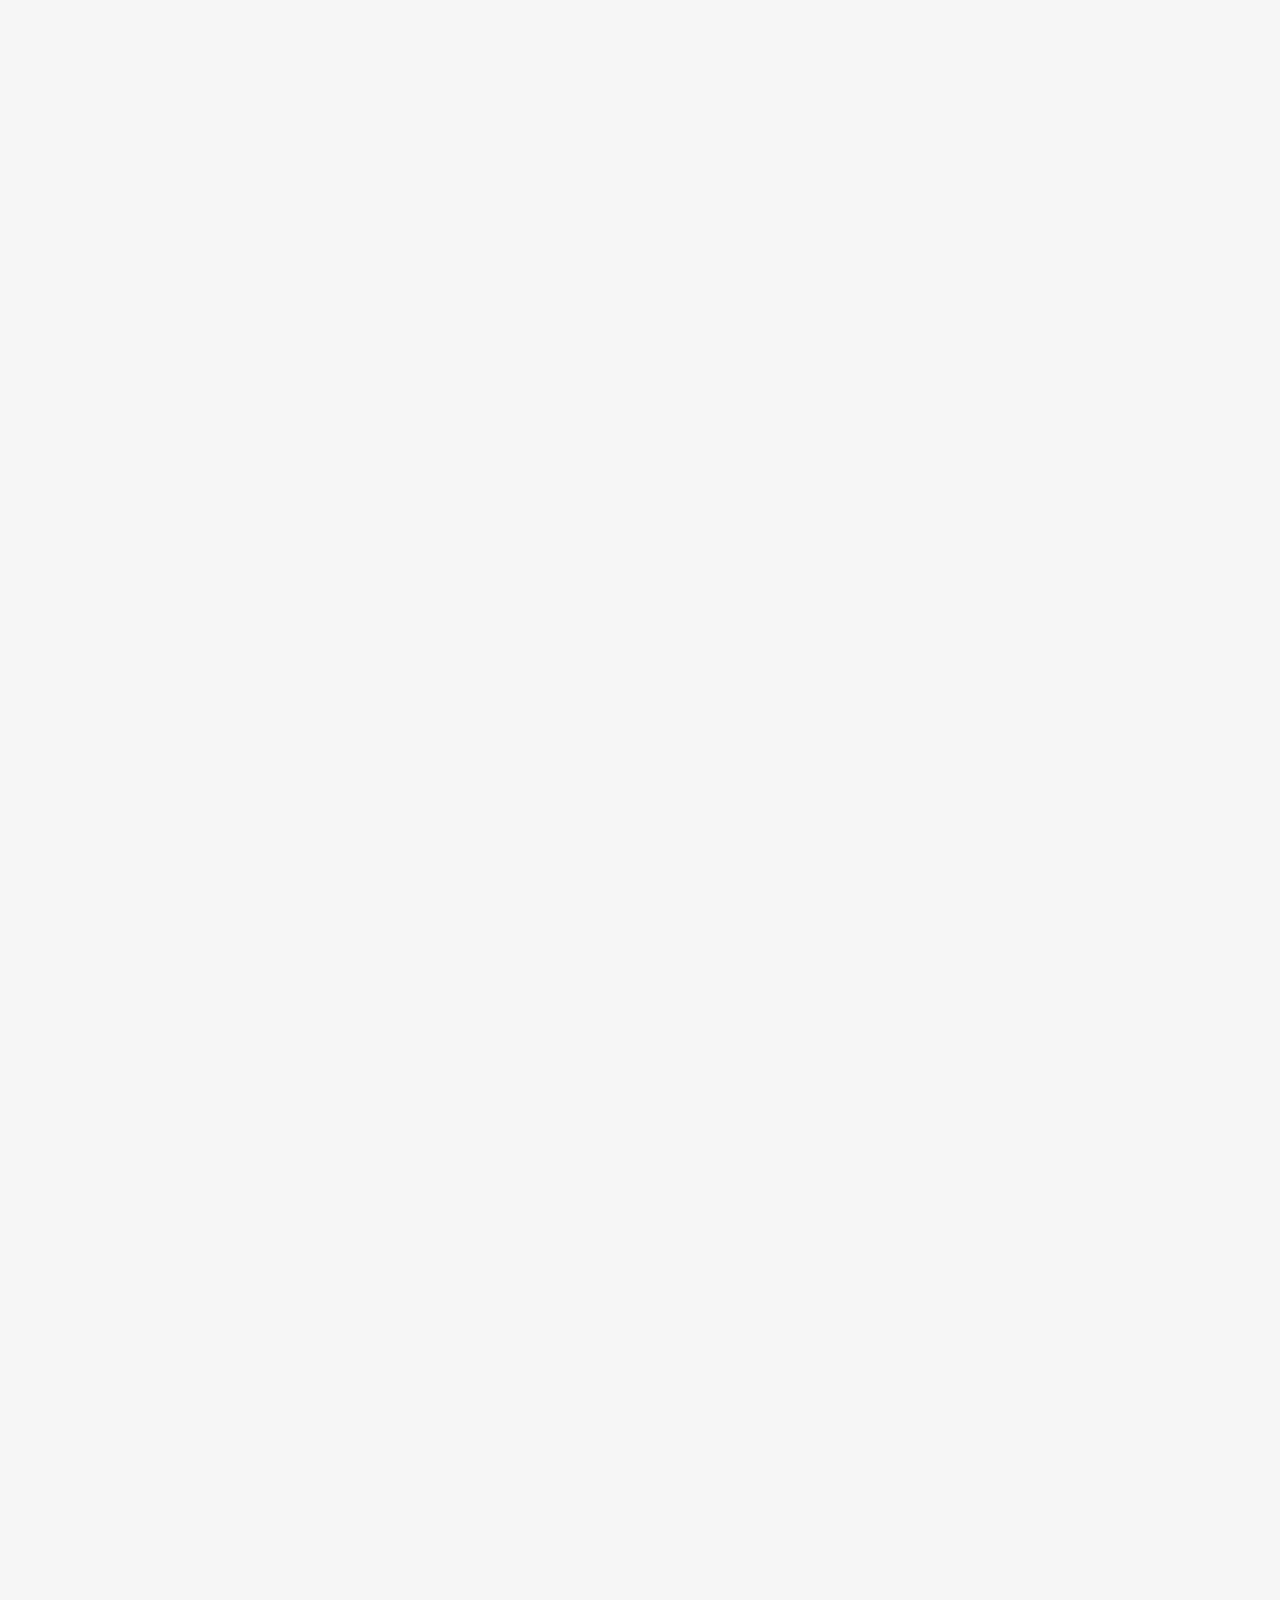
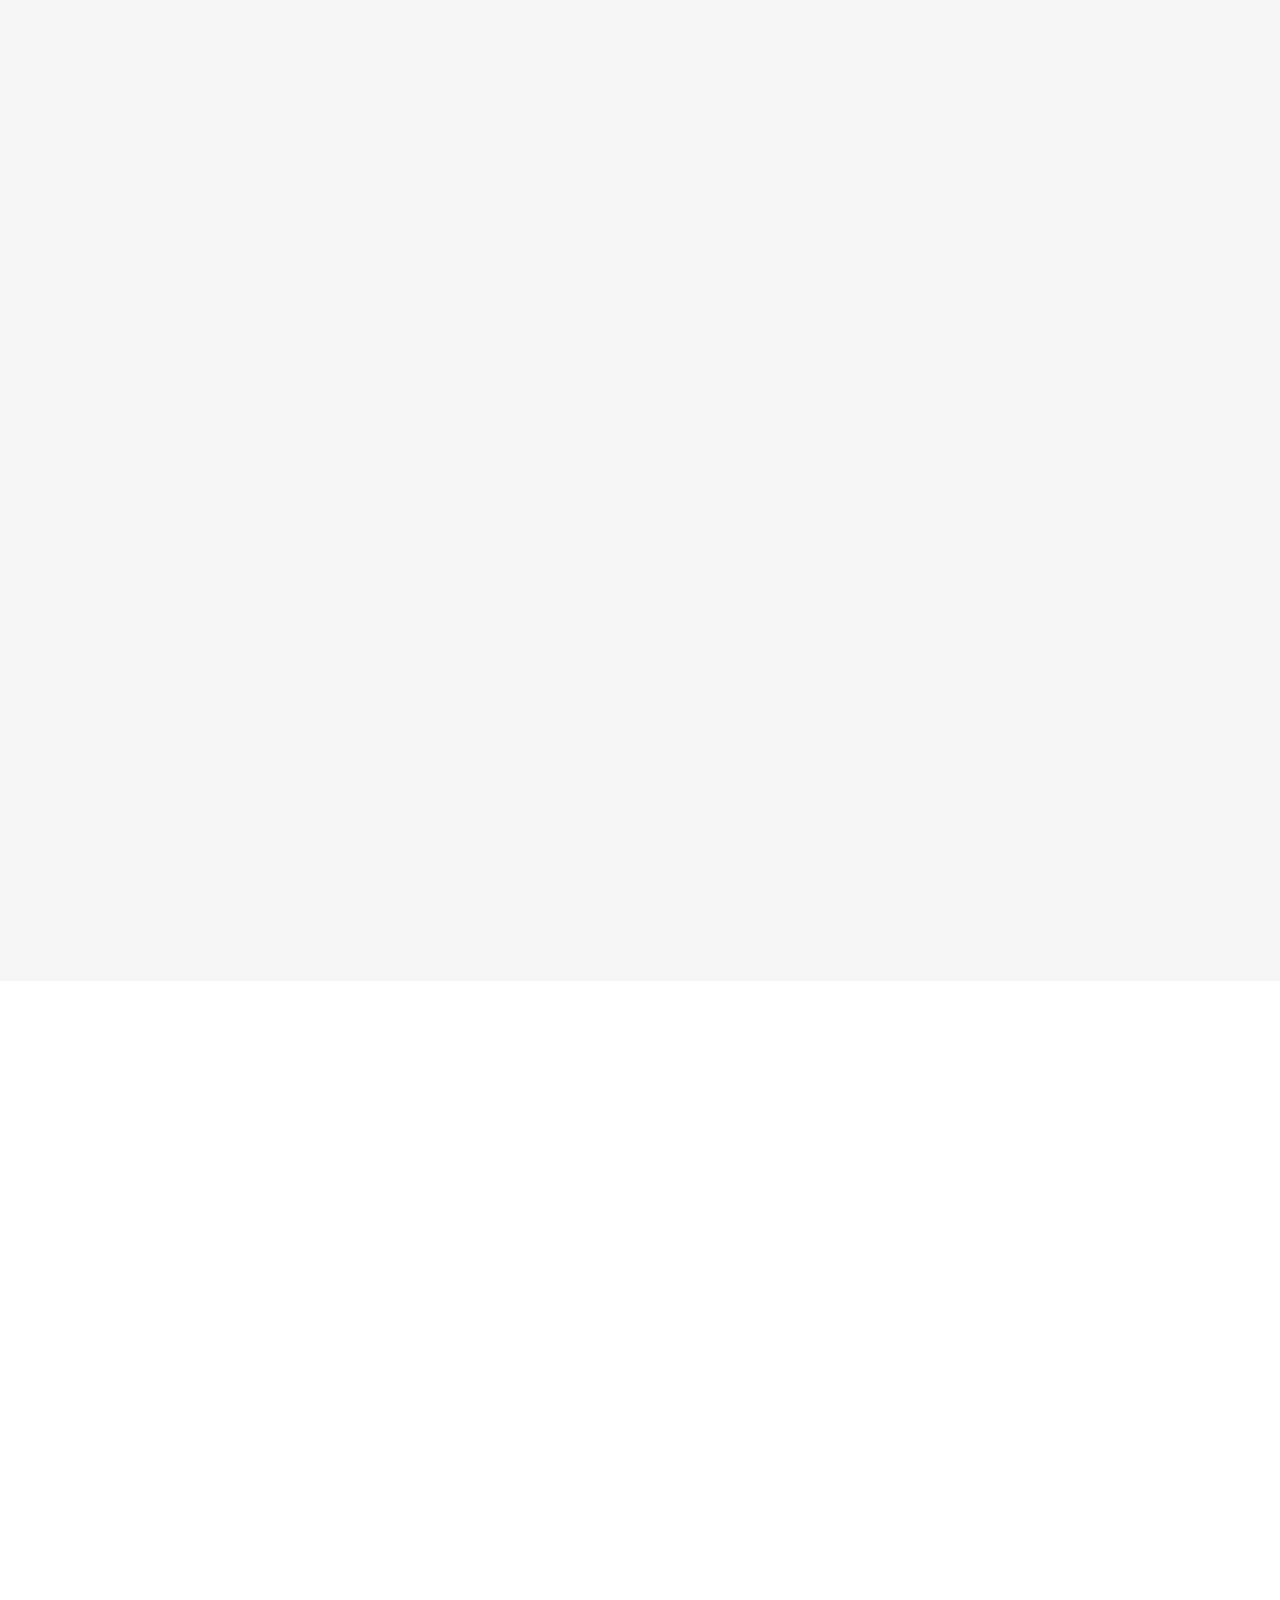
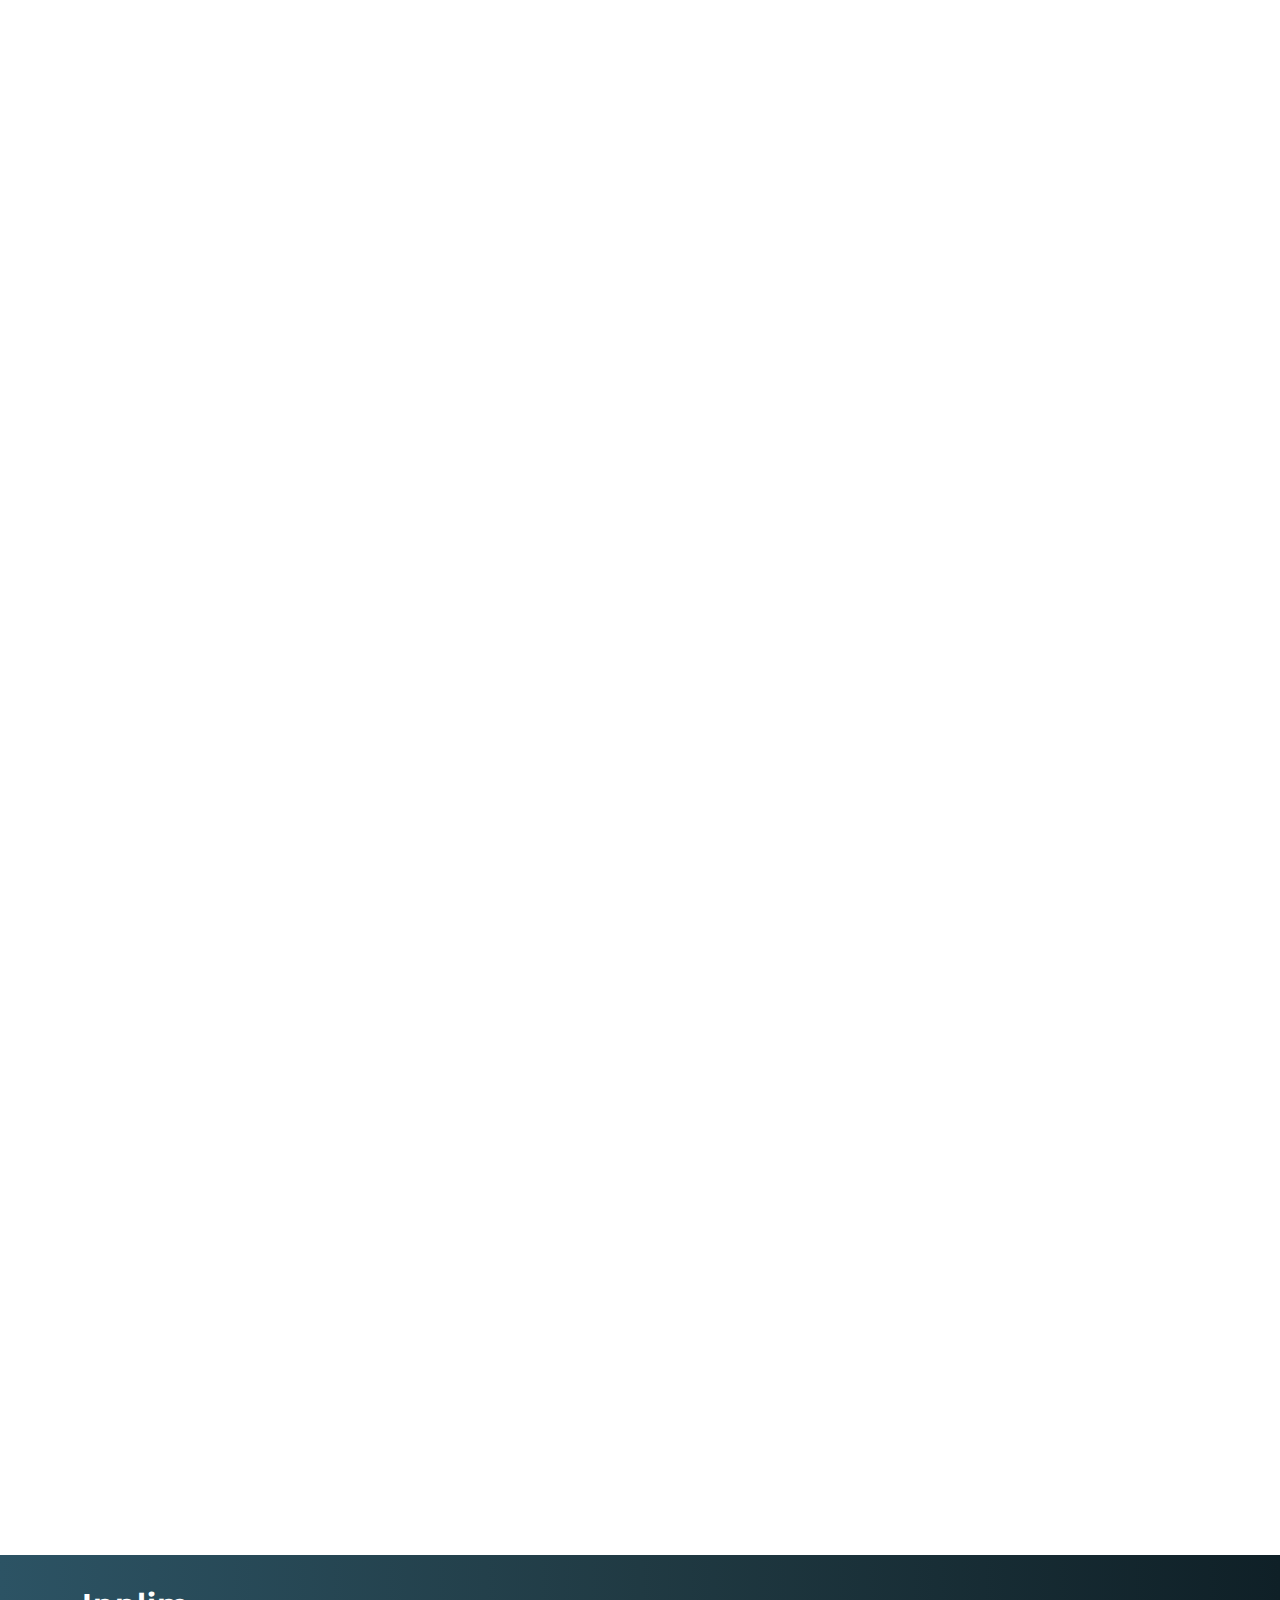
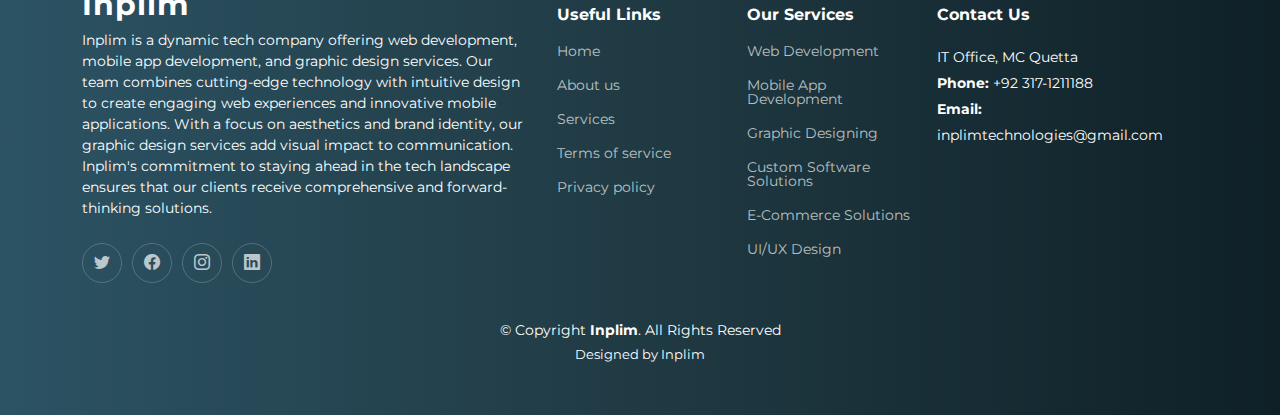
==== commit 40f82923: "Updated" ====
--- a/index.html
+++ b/index.html
@@ -5,13 +5,13 @@
   <meta charset="utf-8">
   <meta content="width=device-width, initial-scale=1.0" name="viewport">
 
-  <title>Impact Bootstrap Template - Index</title>
+  <title>Inplim</title>
   <meta content="" name="description">
   <meta content="" name="keywords">
 
   <!-- Favicons -->
-  <link href="assets/img/favicon.png" rel="icon">
-  <link href="assets/img/apple-touch-icon.png" rel="apple-touch-icon">
+  <link href="assets/img/logo.png" rel="icon">
+  <link href="assets/img/logo.png" rel="apple-touch-icon">
 
   <!-- Google Fonts -->
   <link rel="preconnect" href="https://fonts.googleapis.com">
@@ -305,7 +305,7 @@
           <div>
             <ul class="portfolio-flters">
               <li data-filter="*" class="filter-active">All</li>
-              <li data-filter=".filter-app">Web App</li>
+              <li data-filter=".filter-webApp">Web App</li>
               <li data-filter=".filter-product">Mobile App</li>
               <li data-filter=".filter-branding">Graphic Design</li>
             </ul><!-- End Portfolio Filters -->
@@ -313,72 +313,72 @@
 
           <div class="row gy-4 portfolio-container">
 
-            <div class="col-xl-4 col-md-6 portfolio-item filter-app">
-              <div class="portfolio-wrap">
-                <a href="assets/img/portfolio/app-1.jpg" data-gallery="portfolio-gallery-app" class="glightbox"><img src="assets/img/portfolio/app-1.jpg" class="img-fluid" alt=""></a>
-                <div class="portfolio-info">
-                  <h4><a href="portfolio-details.html" title="More Details">App 1</a></h4>
-                  <p>Lorem ipsum, dolor sit amet consectetur</p>
-                </div>
-              </div>
-            </div><!-- End Portfolio Item -->
-
-            <div class="col-xl-4 col-md-6 portfolio-item filter-product">
-              <div class="portfolio-wrap">
-                <a href="assets/img/portfolio/product-1.jpg" data-gallery="portfolio-gallery-app" class="glightbox"><img src="assets/img/portfolio/product-1.jpg" class="img-fluid" alt=""></a>
-                <div class="portfolio-info">
-                  <h4><a href="portfolio-details.html" title="More Details">Product 1</a></h4>
-                  <p>Lorem ipsum, dolor sit amet consectetur</p>
-                </div>
-              </div>
-            </div><!-- End Portfolio Item -->
-
-            <div class="col-xl-4 col-md-6 portfolio-item filter-branding">
-              <div class="portfolio-wrap">
-                <a href="assets/img/portfolio/branding-1.jpg" data-gallery="portfolio-gallery-app" class="glightbox"><img src="assets/img/portfolio/branding-1.jpg" class="img-fluid" alt=""></a>
-                <div class="portfolio-info">
-                  <h4><a href="portfolio-details.html" title="More Details">Branding 1</a></h4>
-                  <p>Lorem ipsum, dolor sit amet consectetur</p>
-                </div>
-              </div>
-            </div><!-- End Portfolio Item -->
-
-            <div class="col-xl-4 col-md-6 portfolio-item filter-books">
-              <div class="portfolio-wrap">
-                <a href="assets/img/portfolio/books-1.jpg" data-gallery="portfolio-gallery-app" class="glightbox"><img src="assets/img/portfolio/books-1.jpg" class="img-fluid" alt=""></a>
-                <div class="portfolio-info">
-                  <h4><a href="portfolio-details.html" title="More Details">Books 1</a></h4>
-                  <p>Lorem ipsum, dolor sit amet consectetur</p>
-                </div>
-              </div>
-            </div><!-- End Portfolio Item -->
-
-            <div class="col-xl-4 col-md-6 portfolio-item filter-app">
-              <div class="portfolio-wrap">
-                <a href="assets/img/portfolio/app-2.jpg" data-gallery="portfolio-gallery-app" class="glightbox"><img src="assets/img/portfolio/app-2.jpg" class="img-fluid" alt=""></a>
-                <div class="portfolio-info">
-                  <h4><a href="portfolio-details.html" title="More Details">App 2</a></h4>
-                  <p>Lorem ipsum, dolor sit amet consectetur</p>
-                </div>
-              </div>
-            </div><!-- End Portfolio Item -->
-
-            <div class="col-xl-4 col-md-6 portfolio-item filter-product">
-              <div class="portfolio-wrap">
-                <a href="assets/img/portfolio/product-2.jpg" data-gallery="portfolio-gallery-app" class="glightbox"><img src="assets/img/portfolio/product-2.jpg" class="img-fluid" alt=""></a>
-                <div class="portfolio-info">
-                  <h4><a href="portfolio-details.html" title="More Details">Product 2</a></h4>
-                  <p>Lorem ipsum, dolor sit amet consectetur</p>
-                </div>
-              </div>
-            </div><!-- End Portfolio Item -->
-
-            <div class="col-xl-4 col-md-6 portfolio-item filter-branding">
-              <div class="portfolio-wrap">
-                <a href="assets/img/portfolio/branding-2.jpg" data-gallery="portfolio-gallery-app" class="glightbox"><img src="assets/img/portfolio/branding-2.jpg" class="img-fluid" alt=""></a>
-                <div class="portfolio-info">
-                  <h4><a href="portfolio-details.html" title="More Details">Branding 2</a></h4>
-                  <p>Lorem ipsum, dolor sit amet consectetur</p>
+            <div class="col-xl-4 col-md-6 portfolio-item filter-webApp">
+              <div class="portfolio-wrap">
+                <a href="assets/img/portfolio/web-1.png" data-gallery="portfolio-gallery-app" class="glightbox"><img src="assets/img/portfolio/web-1.png" class="img-fluid" alt=""></a>
+                <div class="portfolio-info">
+                  <h4><a href="portfolio-details.html" title="More Details">Web Development</a></h4>
+                  <p>Complaint Management System</p>
+                </div>
+              </div>
+            </div><!-- End Portfolio Item -->
+
+            <div class="col-xl-4 col-md-6 portfolio-item filter-webApp">
+              <div class="portfolio-wrap">
+                <a href="assets/img/portfolio/web-2.png" data-gallery="portfolio-gallery-app" class="glightbox"><img src="assets/img/portfolio/web-2.png" class="img-fluid" alt=""></a>
+                <div class="portfolio-info">
+                  <h4><a href="portfolio-details.html" title="More Details">Web Development</a></h4>
+                  <p>Land Record Management System</p>
+                </div>
+              </div>
+            </div><!-- End Portfolio Item -->
+
+            <div class="col-xl-4 col-md-6 portfolio-item filter-webApp">
+              <div class="portfolio-wrap">
+                <a href="assets/img/portfolio/web-3.png" data-gallery="portfolio-gallery-app" class="glightbox"><img src="assets/img/portfolio/web-3.png" class="img-fluid" alt=""></a>
+                <div class="portfolio-info">
+                  <h4><a href="portfolio-details.html" title="More Details">Web Development</a></h4>
+                  <p>Building Control Management System </p>
+                </div>
+              </div>
+            </div><!-- End Portfolio Item -->
+
+            <div class="col-xl-4 col-md-6 portfolio-item filter-webApp">
+              <div class="portfolio-wrap">
+                <a href="assets/img/portfolio/web-5.png" data-gallery="portfolio-gallery-app" class="glightbox"><img src="assets/img/portfolio/web-5.png" class="img-fluid" alt=""></a>
+                <div class="portfolio-info">
+                  <h4><a href="portfolio-details.html" title="More Details">Web Development</a></h4>
+                  <p>Farm Management System</p>
+                </div>
+              </div>
+            </div><!-- End Portfolio Item -->
+
+            <div class="col-xl-4 col-md-6 portfolio-item filter-webApp">
+              <div class="portfolio-wrap">
+                <a href="assets/img/portfolio/web-7.png" data-gallery="portfolio-gallery-app" class="glightbox"><img src="assets/img/portfolio/web-7.png" class="img-fluid" alt=""></a>
+                <div class="portfolio-info">
+                  <h4><a href="portfolio-details.html" title="More Details">Web Development</a></h4>
+                  <p>Spare Parts Management System</p>
+                </div>
+              </div>
+            </div><!-- End Portfolio Item -->
+
+            <div class="col-xl-4 col-md-6 portfolio-item filter-webApp">
+              <div class="portfolio-wrap">
+                <a href="assets/img/portfolio/web-8.png" data-gallery="portfolio-gallery-app" class="glightbox"><img src="assets/img/portfolio/web-8.png" class="img-fluid" alt=""></a>
+                <div class="portfolio-info">
+                  <h4><a href="portfolio-details.html" title="More Details">Web Development</a></h4>
+                  <p>Flour Mill Management System</p>
+                </div>
+              </div>
+            </div><!-- End Portfolio Item -->
+
+            <div class="col-xl-4 col-md-6 portfolio-item filter-webApp">
+              <div class="portfolio-wrap">
+                <a href="assets/img/portfolio/web-6.png" data-gallery="portfolio-gallery-app" class="glightbox"><img src="assets/img/portfolio/web-6.png" class="img-fluid" alt=""></a>
+                <div class="portfolio-info">
+                  <h4><a href="portfolio-details.html" title="More Details">Web Development</a></h4>
+                  <p>Municipal Committee Sibi Website</p>
                 </div>
               </div>
             </div><!-- End Portfolio Item -->
--- a/assets/css/main.css
+++ b/assets/css/main.css
@@ -1165,6 +1165,8 @@
 
 .portfolio .portfolio-wrap img {
   transition: 0.3s;
+  height: 250px;
+  width: 500px;
   position: relative;
   z-index: 1;
 }
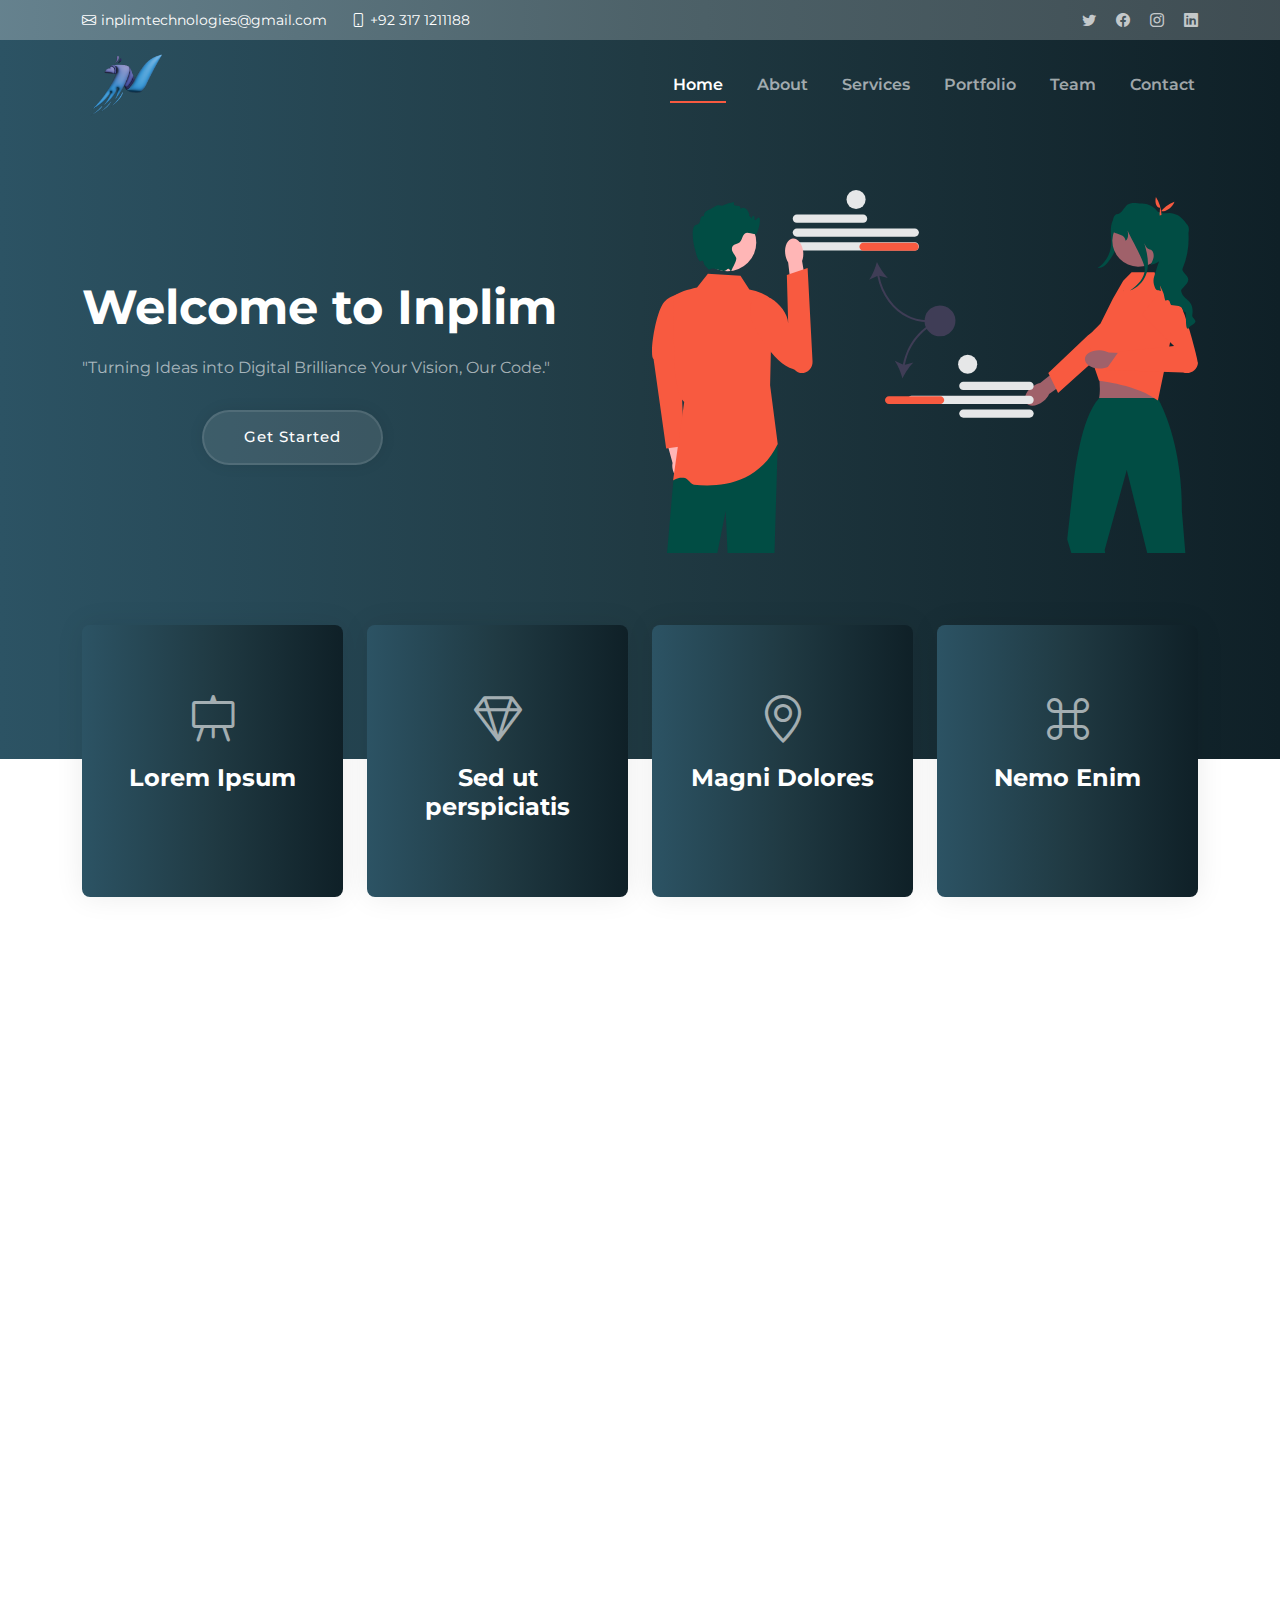
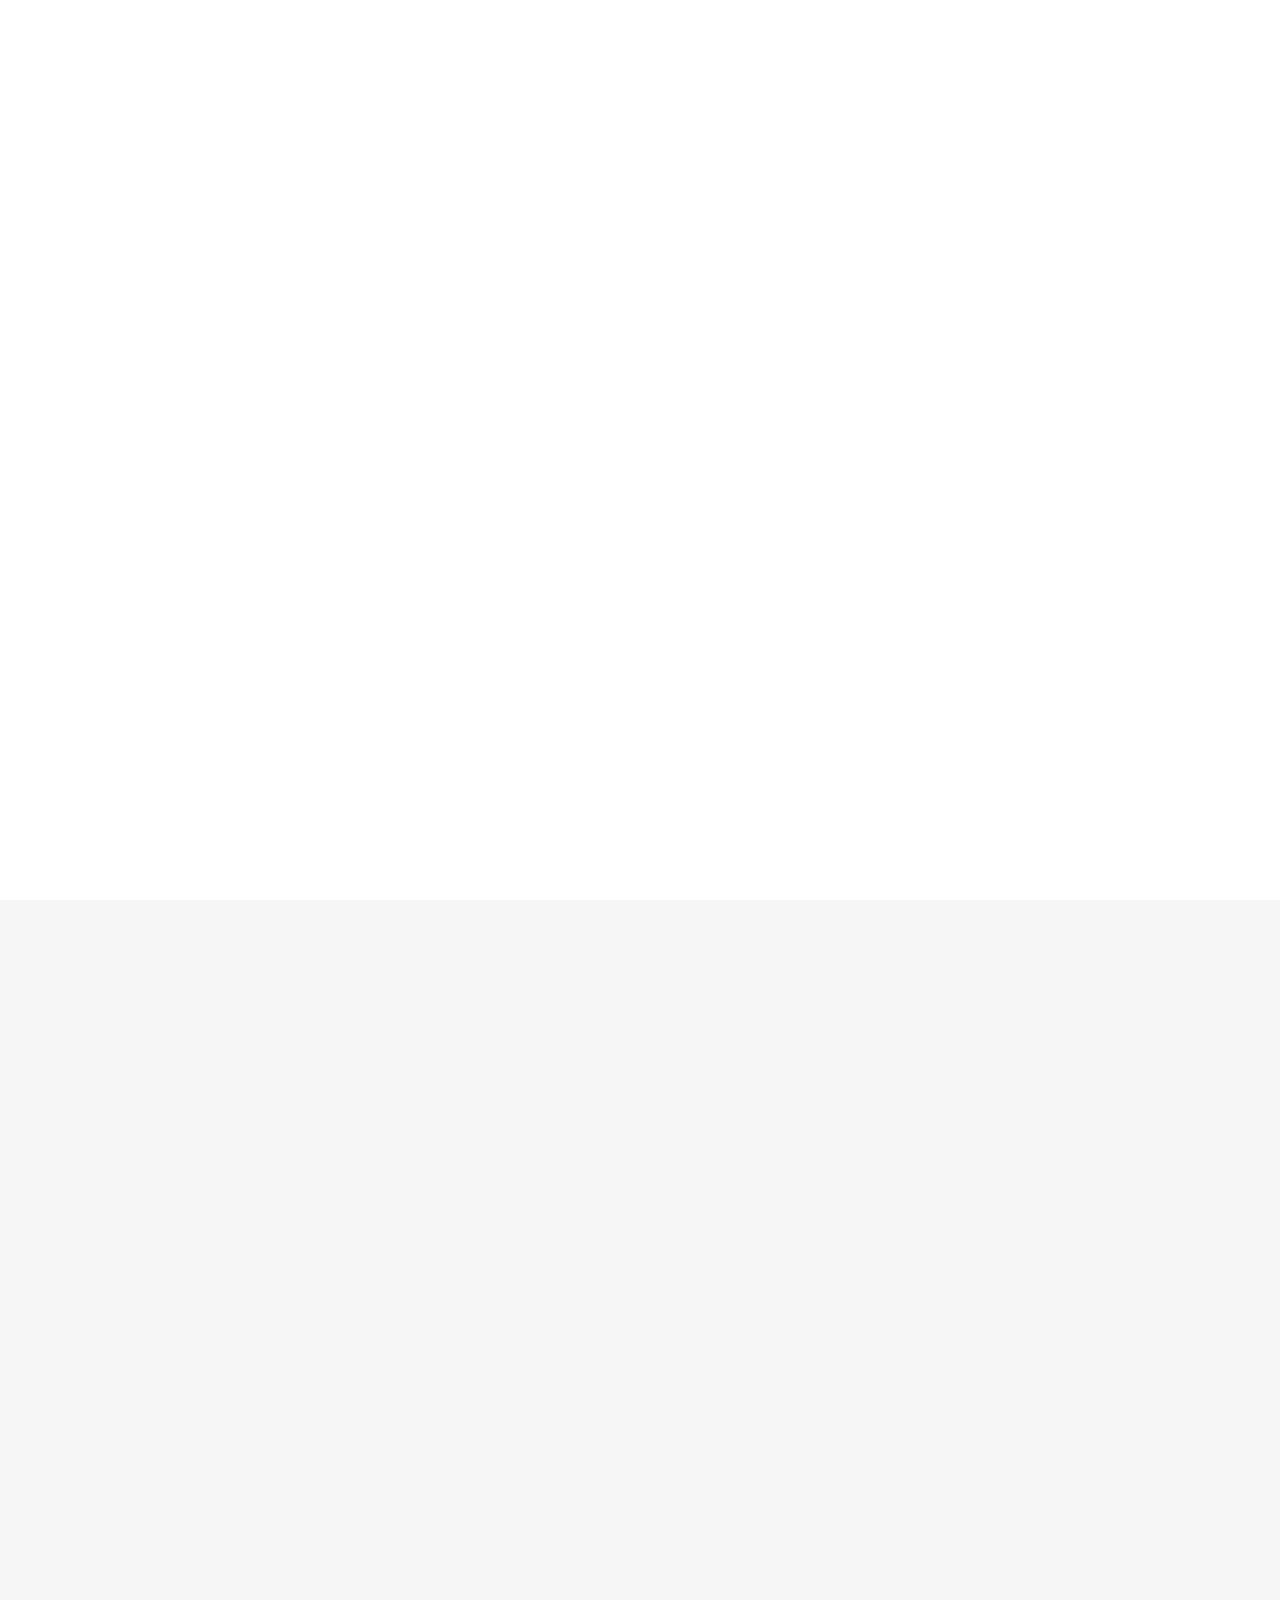
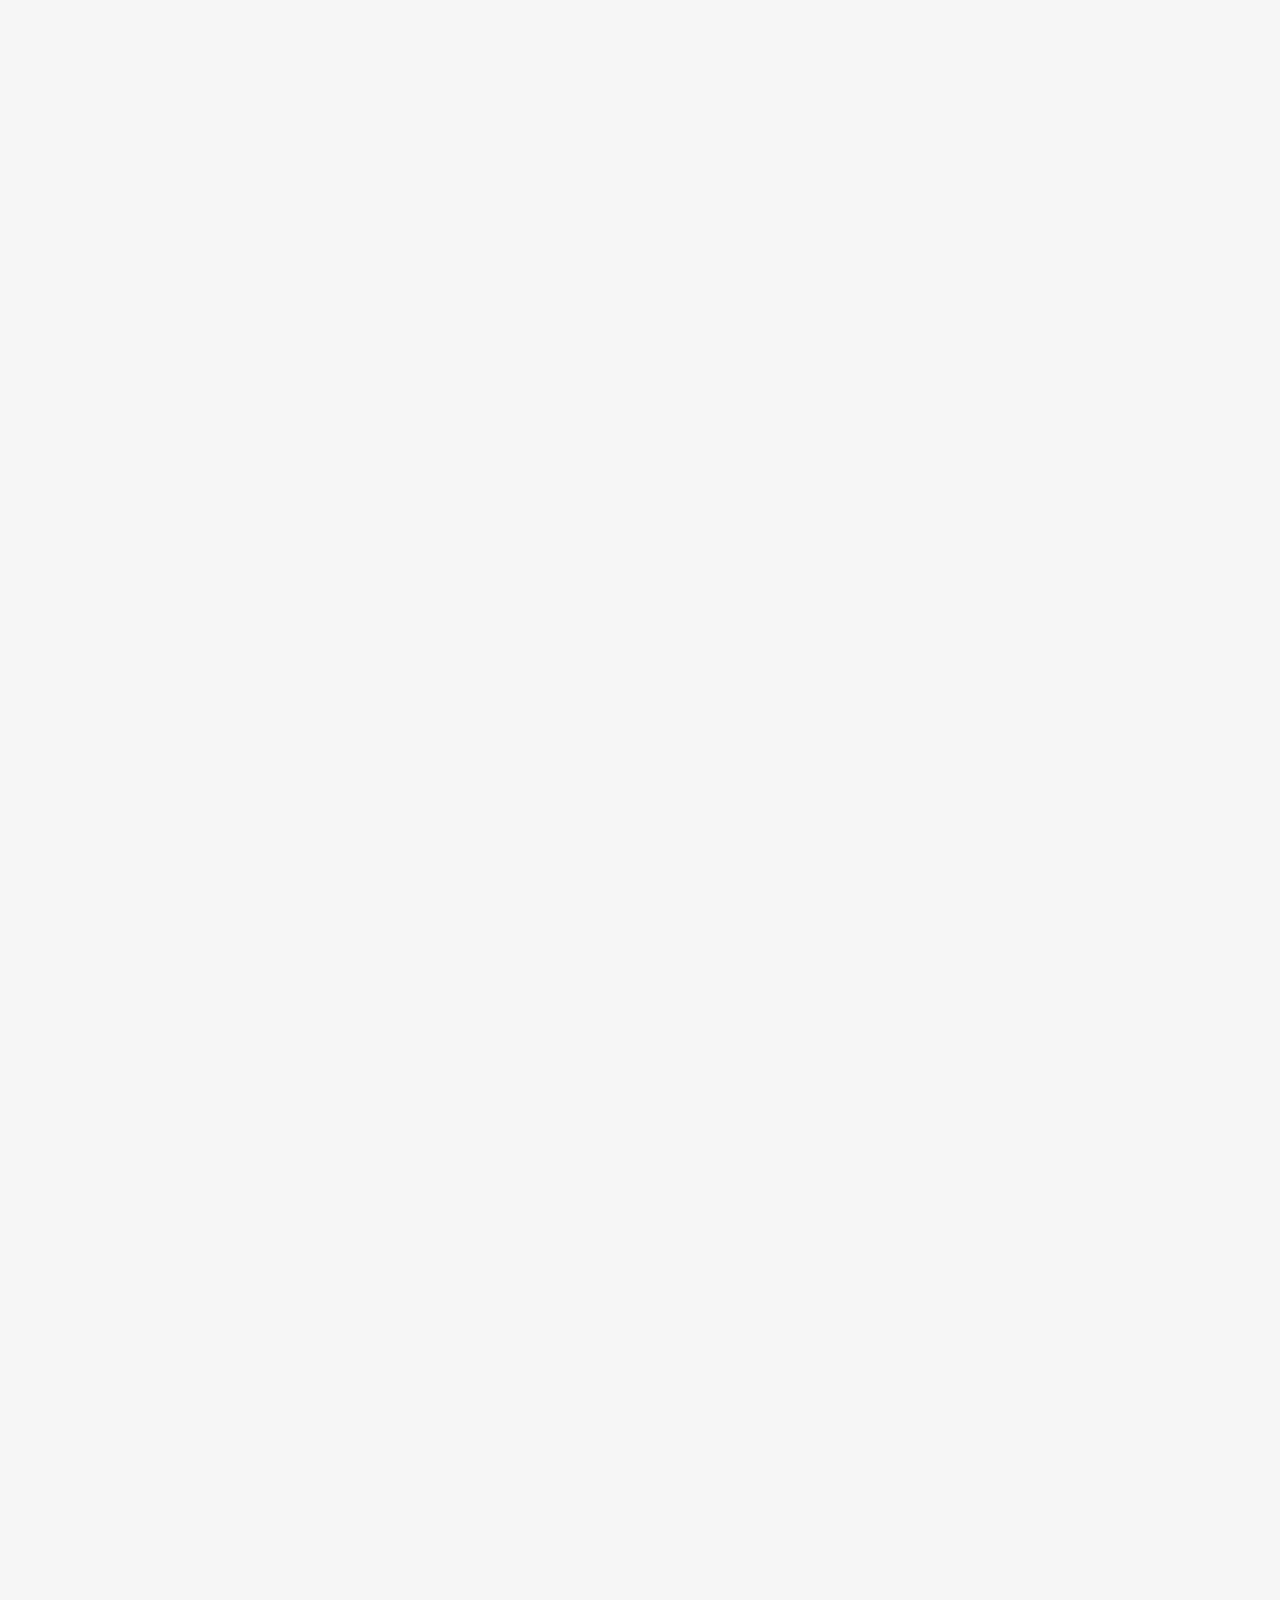
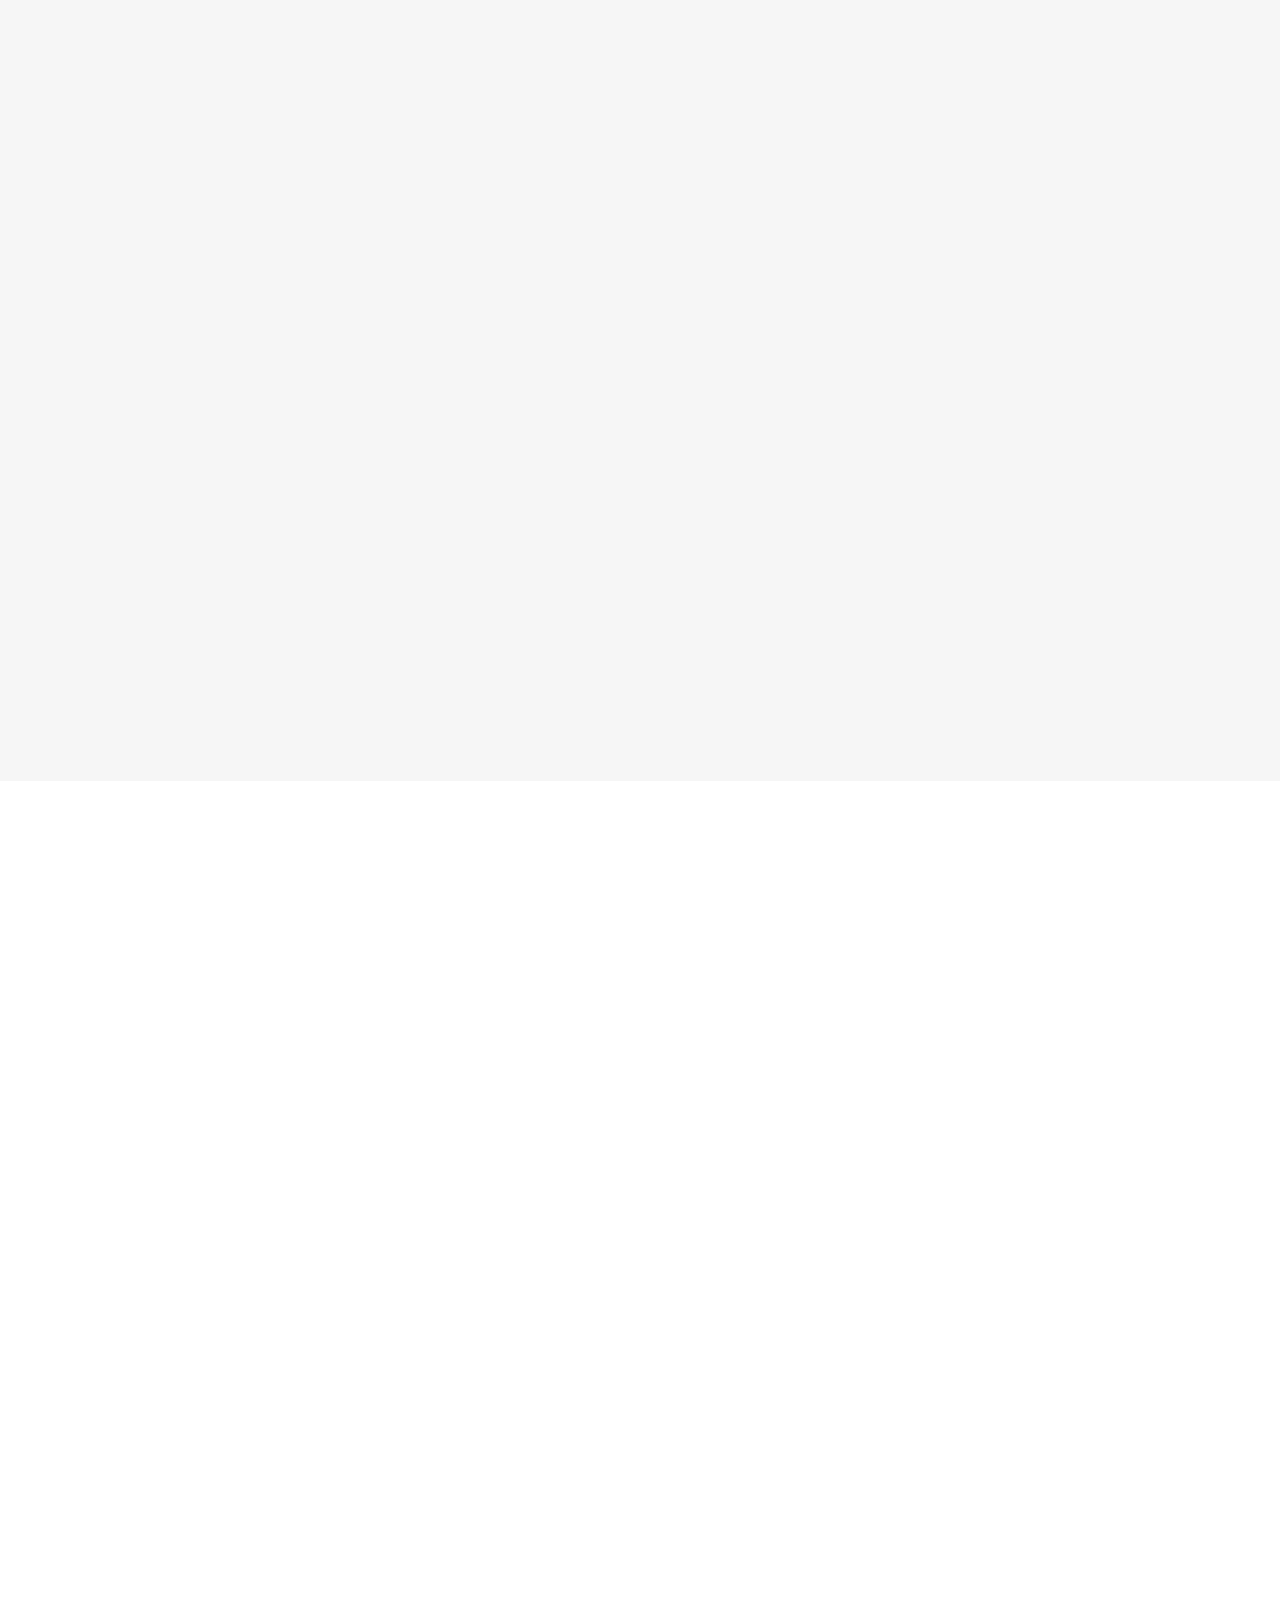
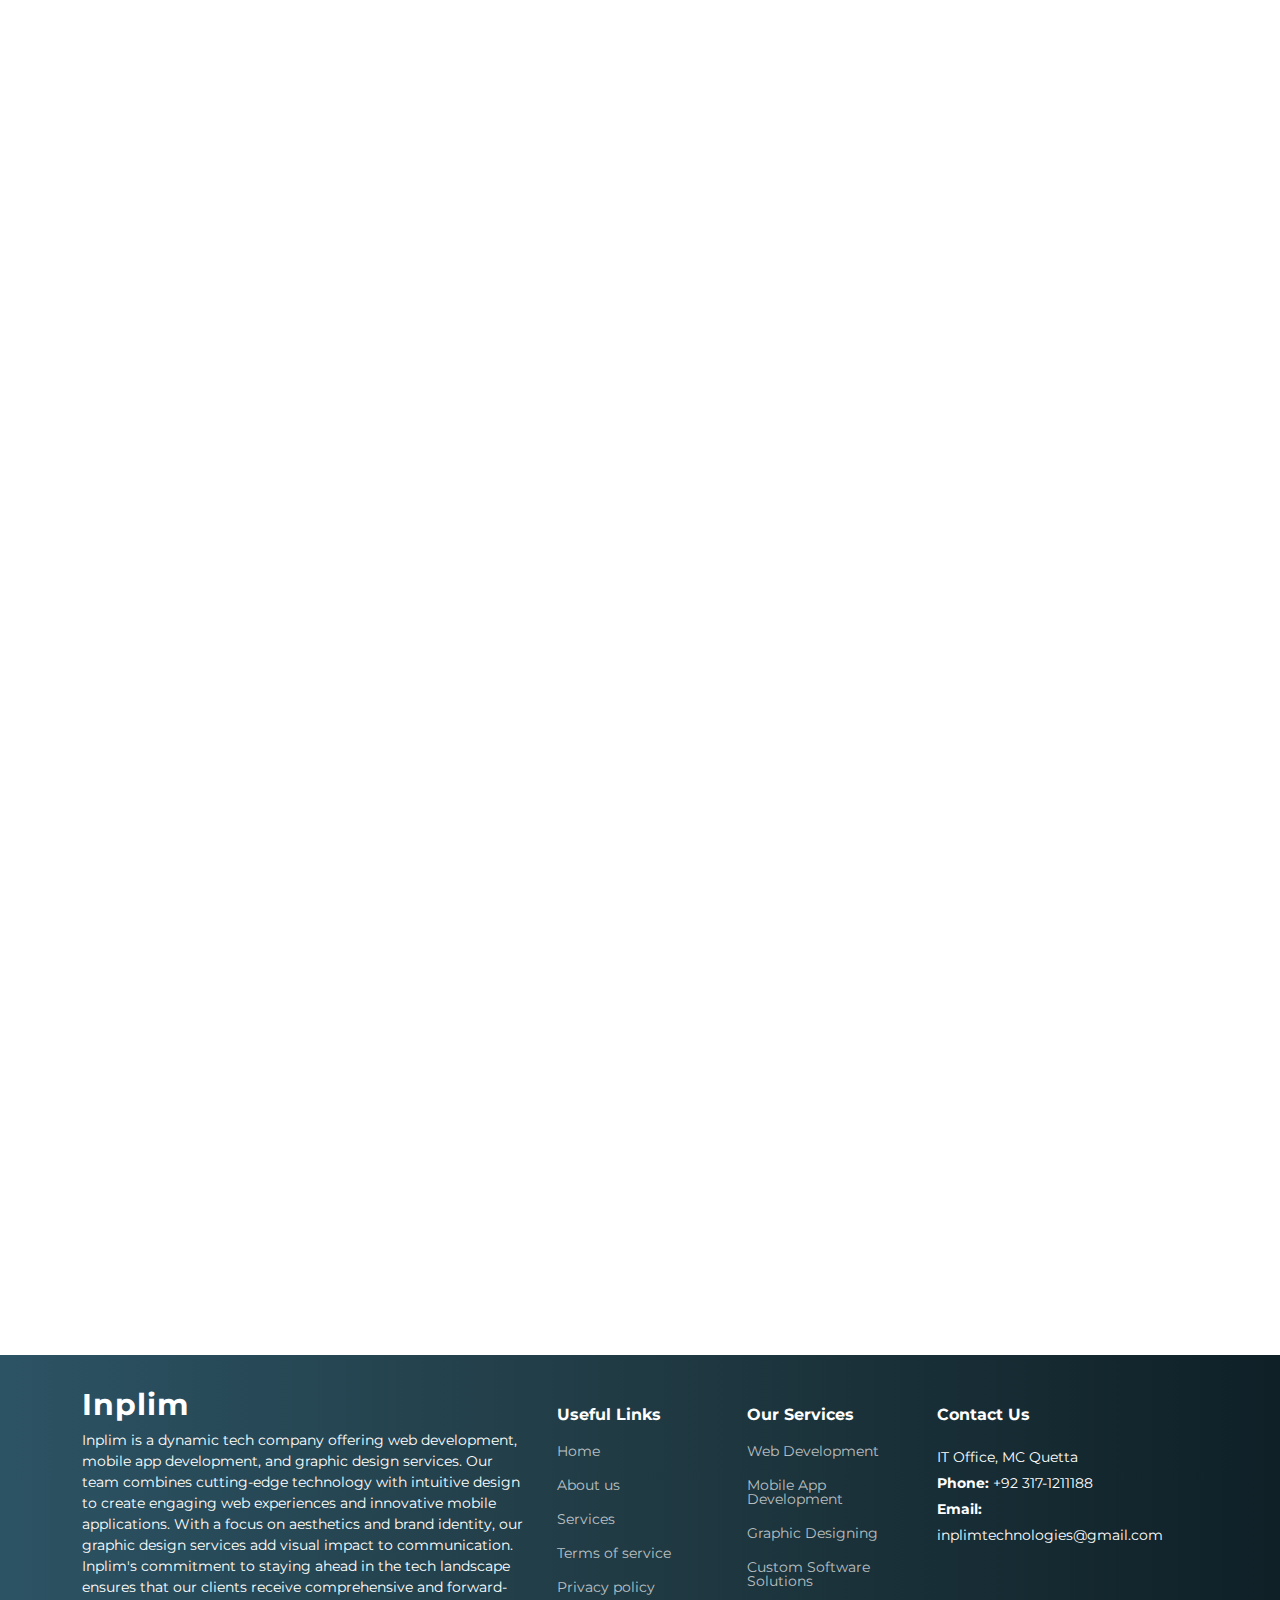
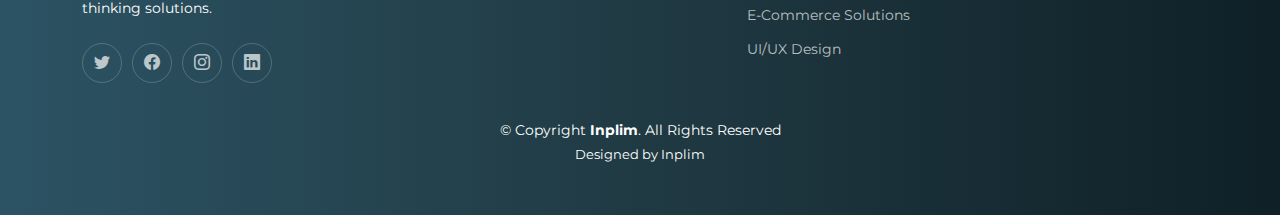
==== commit 49403bcb: "Updated" ====
--- a/index.html
+++ b/index.html
@@ -92,7 +92,6 @@
           </p>
           <div class="d-flex justify-content-center justify-content-lg-start">
             <a href="#about" class="btn-get-started">Get Started</a>
-            <a href="https://www.youtube.com/watch?v=LXb3EKWsInQ" class="glightbox btn-watch-video d-flex align-items-center"><i class="bi bi-play-circle"></i><span>Watch Video</span></a>
           </div>
         </div>
         <div class="col-lg-6 order-1 order-lg-2">
--- a/assets/css/main.css
+++ b/assets/css/main.css
@@ -1165,8 +1165,8 @@
 
 .portfolio .portfolio-wrap img {
   transition: 0.3s;
-  height: 250px;
-  width: 500px;
+  height: 200px;
+  width: 100%;
   position: relative;
   z-index: 1;
 }
@@ -1920,6 +1920,7 @@
   letter-spacing: 1px;
   display: inline-block;
   padding: 14px 40px;
+  margin-left: 22%;
   border-radius: 50px;
   transition: 0.3s;
   color: #fff;
